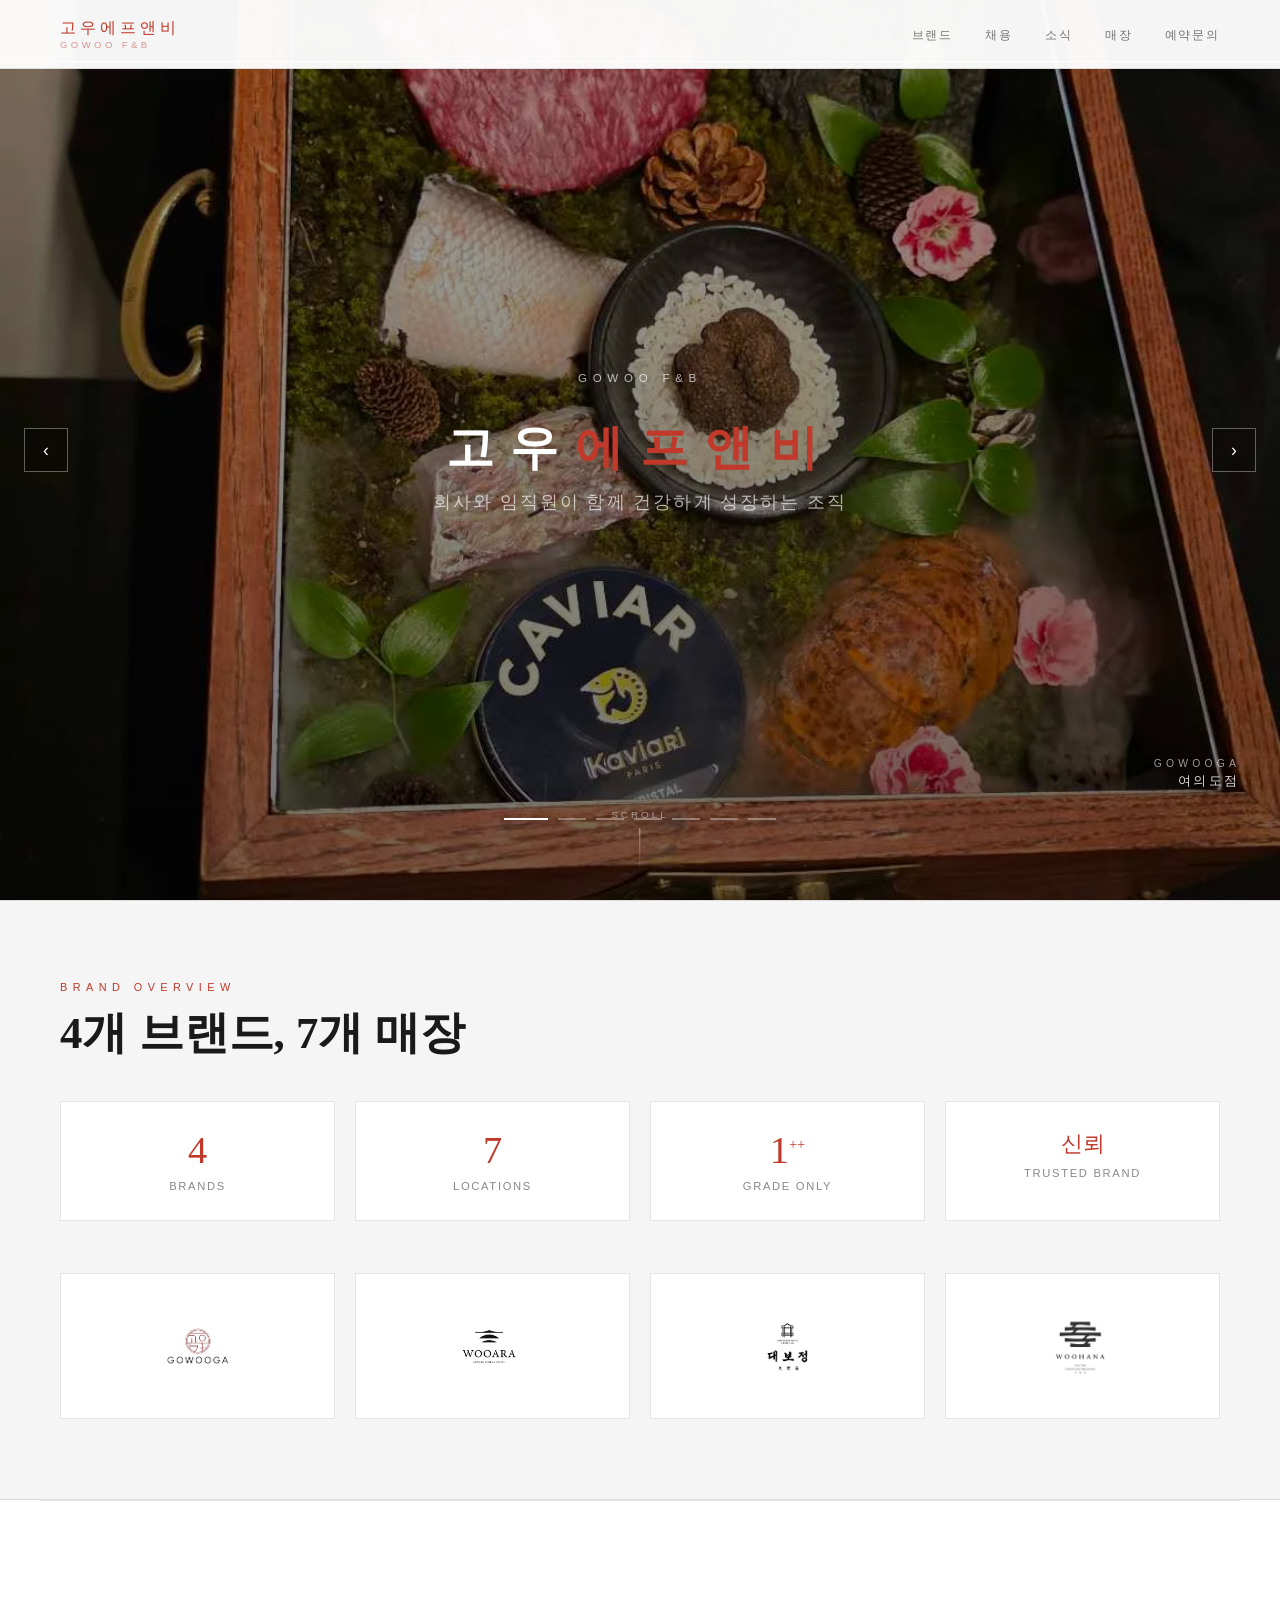
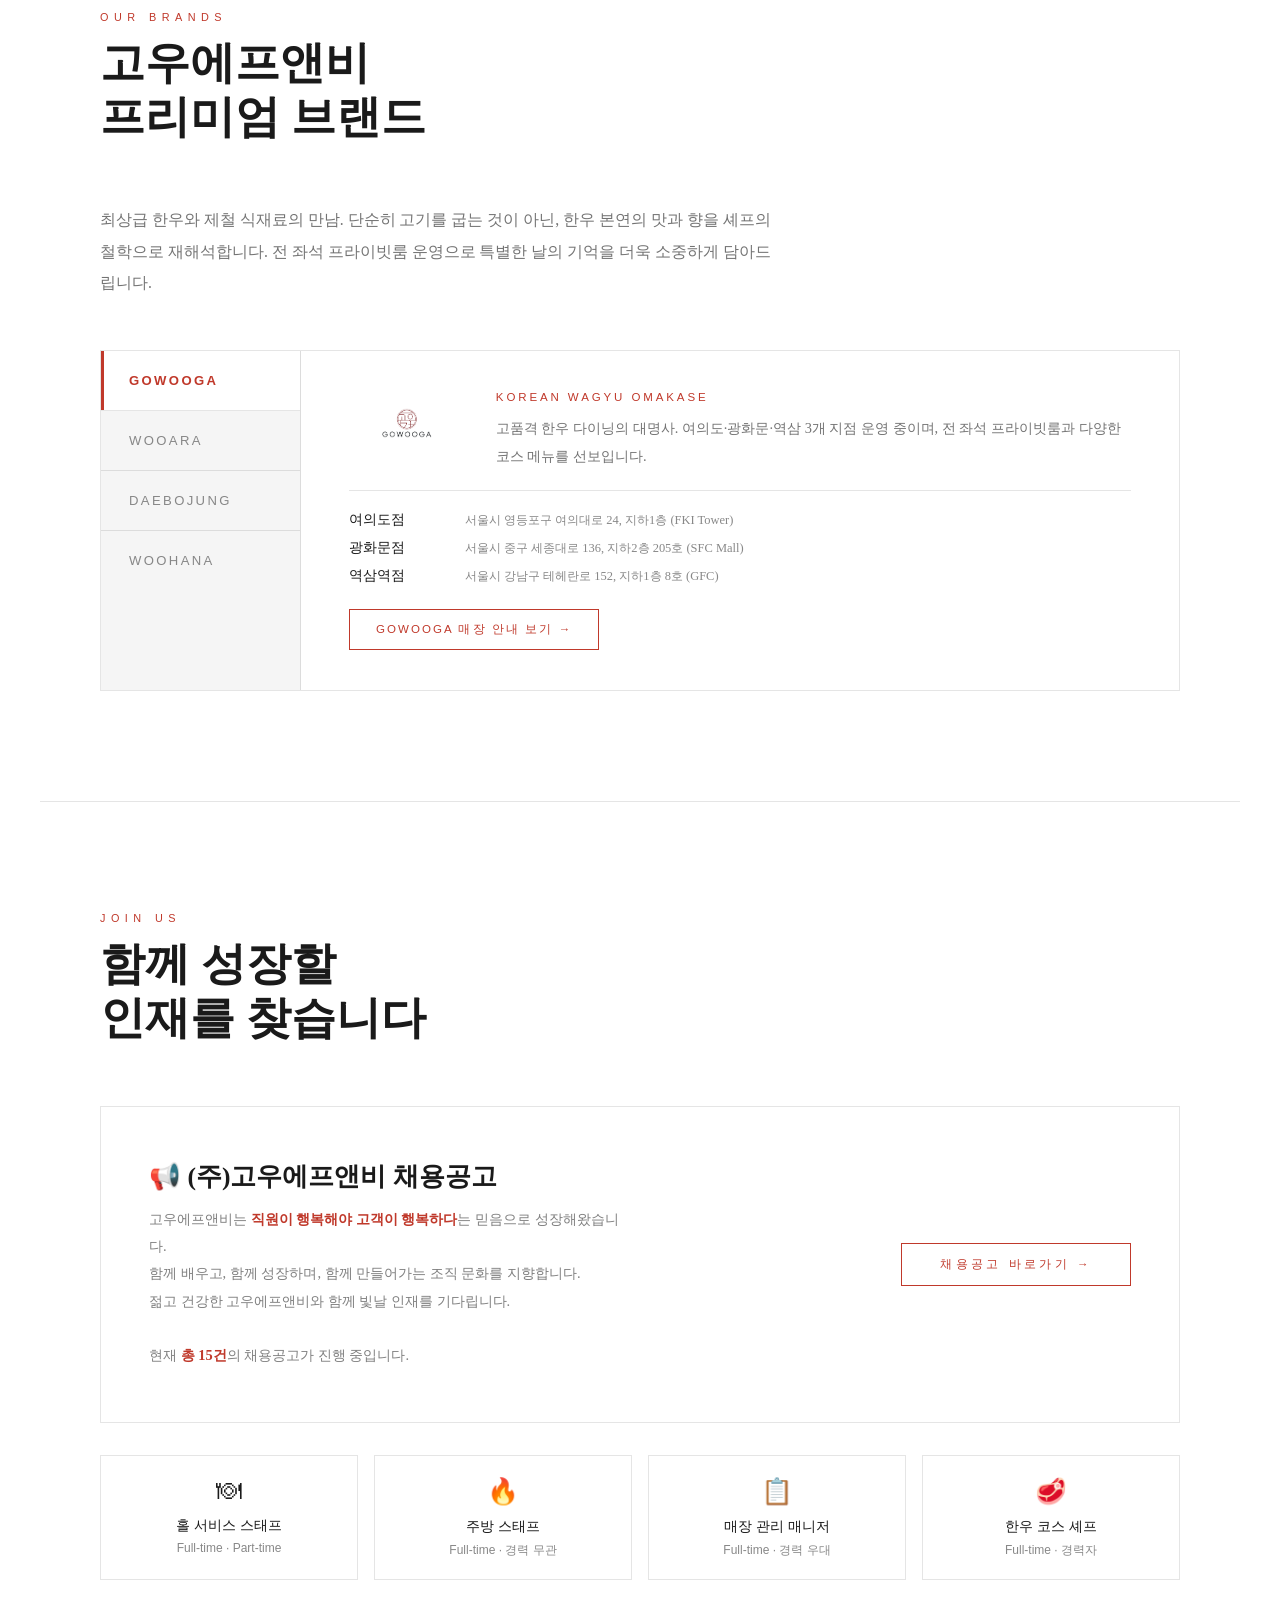
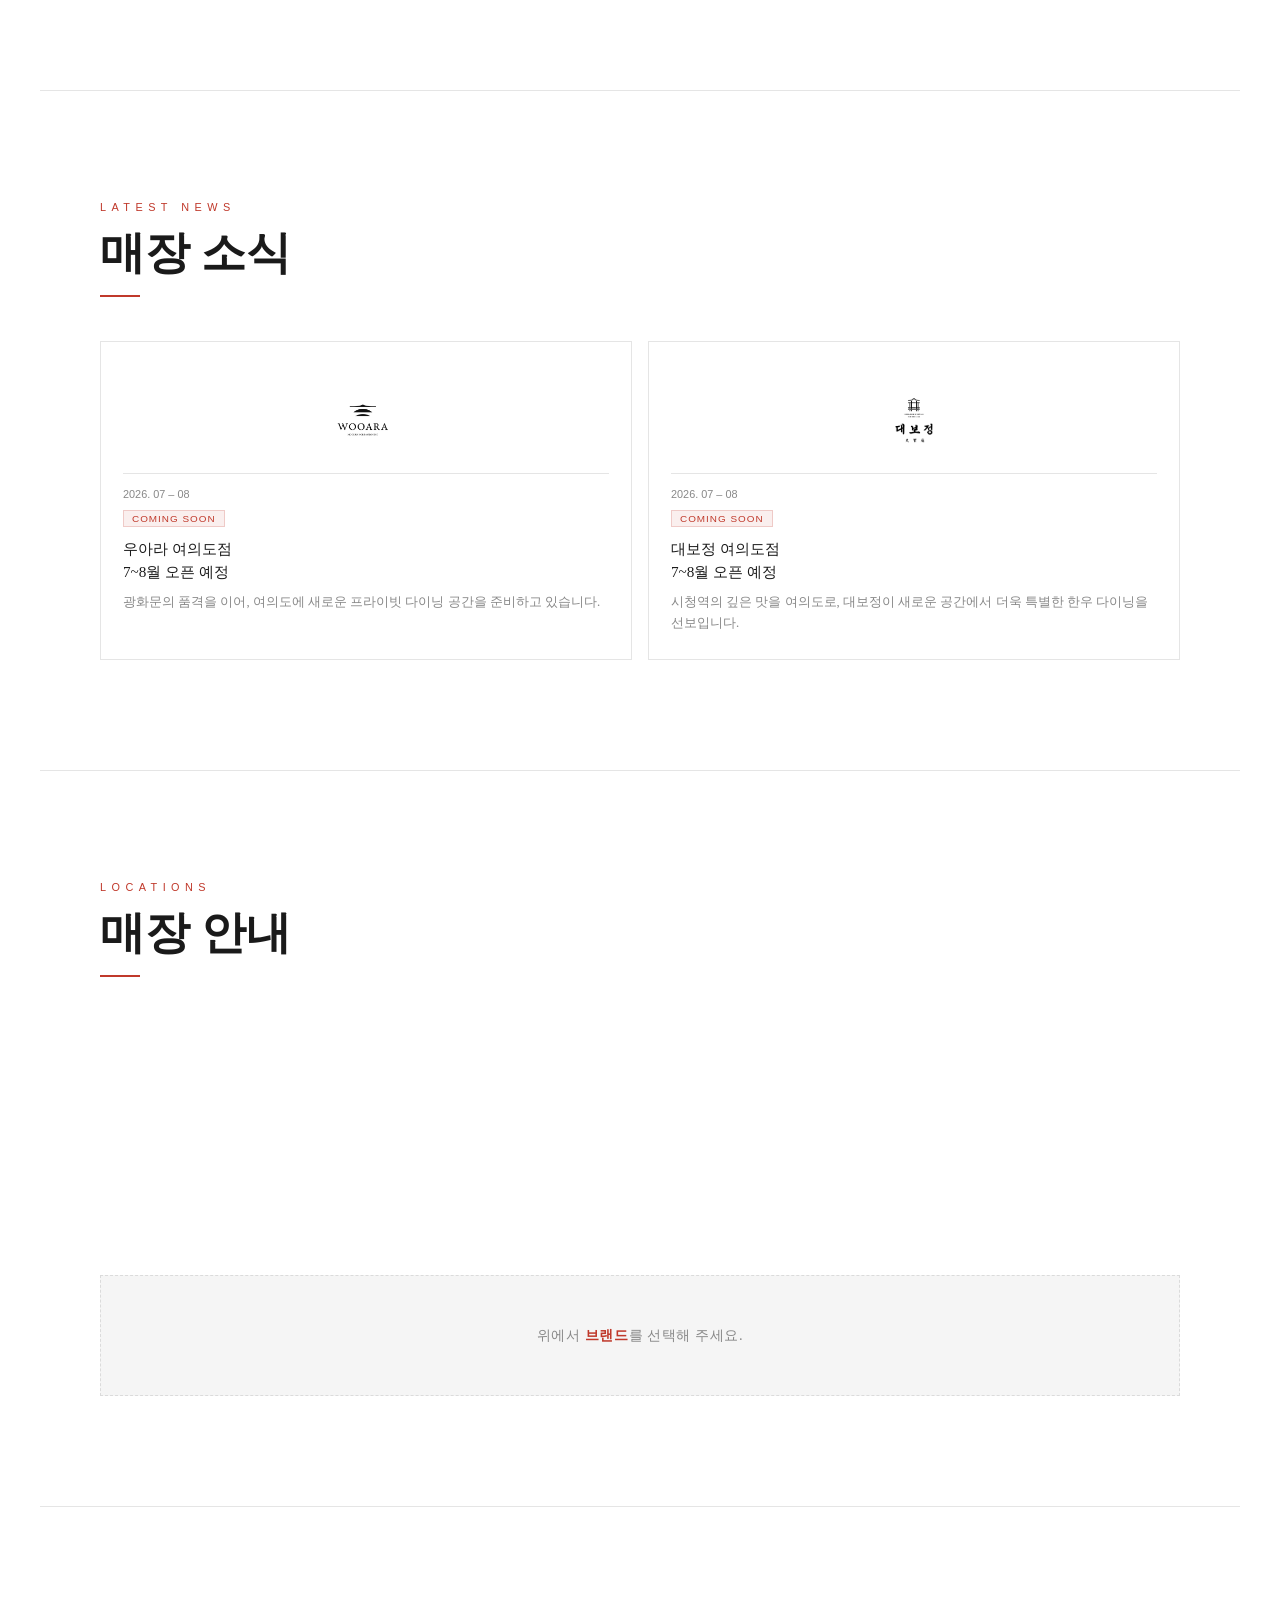
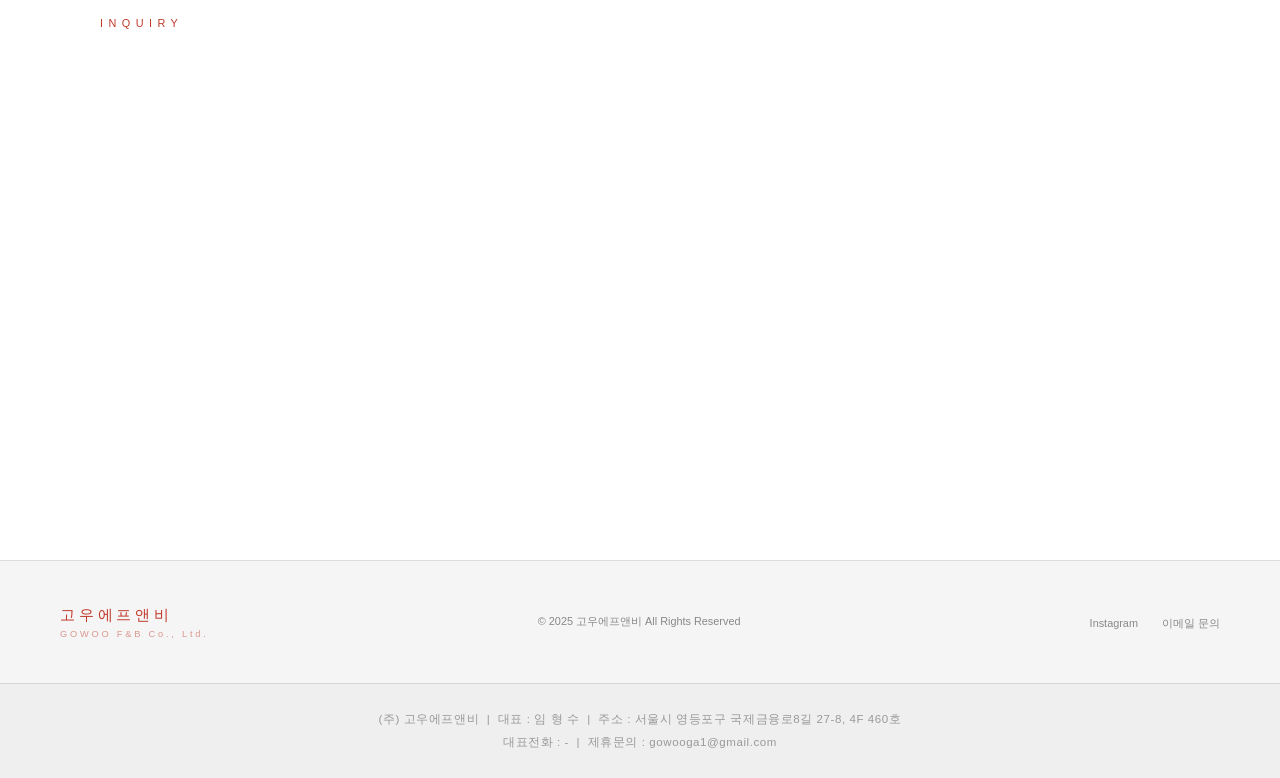
==== index.html @ 7e883616 "홈페이지 파일 업로드 (index.html + 이미지 11개)" ====
<!DOCTYPE html>
<html lang="ko">
<head>
<meta charset="UTF-8">
<meta name="viewport" content="width=device-width, initial-scale=1.0">
<title>고우에프앤비 | Premium Hanwoo Omakase</title>
<meta name="description" content="고우에프앤비 — 고우가·우아라·대보정·우하나, 서울 7개 지점의 프리미엄 한우 오마카세 다이닝. 전 좌석 프라이빗룸과 콜키지 프리로 특별한 날을 완성합니다. 여의도·광화문·역삼·시청·종각.">
<meta name="author" content="고우에프앤비 (GOWOO F&amp;B)">
<meta name="theme-color" content="#c0392b">
<!-- Favicon (인라인 SVG · 빨간 모노그램) -->
<link rel="icon" href="data:image/svg+xml,%3Csvg xmlns='http://www.w3.org/2000/svg' viewBox='0 0 32 32'%3E%3Crect width='32' height='32' rx='6' fill='%23c0392b'/%3E%3Ctext x='16' y='23' font-size='20' font-family='Arial,sans-serif' fill='%23fff' text-anchor='middle' font-weight='700'%3EG%3C/text%3E%3C/svg%3E">
<!-- Open Graph (카카오톡·페이스북 링크 공유 미리보기) -->
<meta property="og:type" content="website">
<meta property="og:site_name" content="고우에프앤비">
<meta property="og:title" content="고우에프앤비 | Premium Hanwoo Omakase">
<meta property="og:description" content="4개 브랜드, 서울 7개 지점의 프리미엄 한우 오마카세 다이닝 · 전 좌석 프라이빗룸 · 콜키지 프리">
<!-- ⚠️ og:image는 절대 URL 필요 → 배포 후 https://(내도메인)/images/hero-gowooga-gwanghwamun.jpg 로 교체 권장 -->
<meta property="og:image" content="https://ugc-images.catchtable.co.kr/catchtable/shopinfo/svMzqrQnjLy9uYWKVgiK5zg/ecdc5a7caafd4e069e4348d2d5efd9d8">
<meta property="og:image:width" content="1739">
<meta property="og:image:height" content="1016">
<meta property="og:locale" content="ko_KR">
<!-- Twitter Card -->
<meta name="twitter:card" content="summary_large_image">
<meta name="twitter:title" content="고우에프앤비 | Premium Hanwoo Omakase">
<meta name="twitter:description" content="4개 브랜드, 서울 7개 지점의 프리미엄 한우 오마카세 다이닝">
<meta name="twitter:image" content="https://ugc-images.catchtable.co.kr/catchtable/shopinfo/svMzqrQnjLy9uYWKVgiK5zg/ecdc5a7caafd4e069e4348d2d5efd9d8">
<style>
  :root{--bg:#fff;--dark:#f5f5f5;--red:#c0392b;--red-dim:rgba(192,57,43,.08);--black:#1a1a1a;--gray:#888;--border:rgba(0,0,0,.1);--border-red:rgba(192,57,43,.2)}
  *,*::before,*::after{box-sizing:border-box;margin:0;padding:0}
  html{scroll-behavior:smooth}
  body{background:var(--bg);color:var(--black);font-family:'Georgia','Batang',serif;overflow-x:hidden}

  /* NAV */
  nav{position:fixed;top:0;left:0;right:0;z-index:100;display:flex;justify-content:space-between;align-items:center;padding:18px 60px;background:rgba(255,255,255,.96);border-bottom:1px solid var(--border);transition:box-shadow .3s}
  nav.scrolled{box-shadow:0 2px 20px rgba(0,0,0,.08)}
  .nav-logo-ko{font-size:1rem;letter-spacing:.25em;color:var(--red)}
  .nav-logo-en{font-size:.6rem;letter-spacing:.35em;color:rgba(192,57,43,.5);font-family:Arial,sans-serif;text-transform:uppercase}
  .nav-links{display:flex;gap:32px;list-style:none}
  .nav-links a{color:var(--black);text-decoration:none;font-size:.78rem;letter-spacing:.15em;opacity:.6;transition:opacity .2s,color .2s;font-family:Arial,sans-serif}
  .nav-links a:hover{opacity:1;color:var(--red)}

  /* HERO SLIDESHOW */
  #hero{height:100vh;display:flex;align-items:center;justify-content:center;position:relative;overflow:hidden;background:#000}
  .slide-wrap{position:absolute;inset:0;z-index:0}
  .slide{position:absolute;inset:0;opacity:0;transition:opacity 1.2s ease;background-size:cover;background-position:center}
  .slide.active{opacity:1}
  .slide::after{content:'';position:absolute;inset:0;background:linear-gradient(to bottom,rgba(0,0,0,.35) 0%,rgba(0,0,0,.55) 100%)}
  /* slide nav */
  .slide-dots{position:absolute;bottom:80px;left:50%;transform:translateX(-50%);display:flex;gap:10px;z-index:3}
  .slide-dot{width:28px;height:2px;background:rgba(255,255,255,.35);cursor:pointer;transition:all .3s;border:none;padding:0}
  .slide-dot.active{background:#fff;width:44px}
  .slide-arrows{position:absolute;top:50%;transform:translateY(-50%);width:100%;display:flex;justify-content:space-between;padding:0 24px;z-index:3;pointer-events:none}
  .slide-arrow{width:44px;height:44px;border:1px solid rgba(255,255,255,.35);background:rgba(0,0,0,.2);color:#fff;font-size:1.1rem;cursor:pointer;display:flex;align-items:center;justify-content:center;pointer-events:all;transition:all .2s;backdrop-filter:blur(4px)}
  .slide-arrow:hover{background:rgba(255,255,255,.15);border-color:rgba(255,255,255,.7)}
  /* slide label */
  .slide-label{position:absolute;bottom:110px;right:40px;z-index:3;text-align:right}
  .slide-label-brand{font-size:.65rem;letter-spacing:.4em;color:rgba(255,255,255,.6);font-family:Arial,sans-serif;text-transform:uppercase}
  .slide-label-store{font-size:.82rem;letter-spacing:.2em;color:rgba(255,255,255,.85);font-family:Arial,sans-serif;margin-top:3px}
  .hero-content{position:relative;text-align:center;padding:20px;z-index:2}
  .hero-pre{font-size:.72rem;letter-spacing:.5em;color:rgba(255,255,255,.7);text-transform:uppercase;margin-bottom:32px;font-family:Arial,sans-serif}
  .hero-main-logo{font-size:clamp(1.8rem,4vw,3rem);letter-spacing:.35em;color:#fff;font-family:Arial,sans-serif;font-weight:700;margin-bottom:10px}
  .hero-main-logo span{color:var(--red)}
  .hero-tagline{font-size:clamp(.9rem,1.6vw,1.1rem);color:rgba(255,255,255,.65);letter-spacing:.12em;margin-bottom:14px;font-family:'Georgia',serif}
  .hero-divider{width:60px;height:1px;background:rgba(255,255,255,.4);margin:0 auto 28px}
  .hero-graph{display:flex;align-items:flex-end;justify-content:center;gap:10px;margin:28px auto 32px;height:60px;max-width:320px}
  .hg-bar{background:rgba(255,255,255,.25);border-radius:2px 2px 0 0}
  .hg-bar:nth-child(1){width:28px;height:20%}.hg-bar:nth-child(2){width:28px;height:38%}.hg-bar:nth-child(3){width:28px;height:55%}.hg-bar:nth-child(4){width:28px;height:72%}.hg-bar:nth-child(5){width:28px;height:88%}.hg-bar:nth-child(6){width:28px;height:100%;background:rgba(255,255,255,.45)}
  .hg-arrow{display:flex;flex-direction:column;justify-content:flex-start;padding-bottom:2px;color:rgba(255,255,255,.6);font-size:1.2rem}
  .hero-values{display:flex;justify-content:center;gap:40px;margin-bottom:36px;flex-wrap:wrap}
  .hv-item{text-align:center}
  .hv-num{font-size:1.6rem;color:#fff;font-family:Arial,sans-serif;font-weight:700;display:block}
  .hv-label{font-size:.65rem;color:rgba(255,255,255,.5);letter-spacing:.2em;font-family:Arial,sans-serif;margin-top:2px}
  .hero-sub{font-size:clamp(.82rem,1.4vw,1rem);color:rgba(255,255,255,.8);letter-spacing:.3em;margin-bottom:0;font-family:Arial,sans-serif;font-weight:600;display:flex;align-items:center;justify-content:center;gap:20px;flex-wrap:wrap}
  .hero-brand-item{display:inline-flex;align-items:center;justify-content:center;position:relative;padding:8px 14px}
  .hero-brand-item .hbi-logo{position:absolute;inset:-10px;width:calc(100% + 20px);height:calc(100% + 20px);object-fit:contain;opacity:.4;filter:brightness(10);pointer-events:none;z-index:0}
  .hero-brand-item span{position:relative;z-index:1;letter-spacing:.3em;color:#fff}
  .hero-sep{opacity:.3;font-size:.8rem;color:#fff}
  .scroll-indicator{position:absolute;bottom:28px;left:50%;transform:translateX(-50%);display:flex;flex-direction:column;align-items:center;gap:8px;z-index:4}
  .scroll-indicator span{font-size:.62rem;letter-spacing:.3em;color:rgba(255,255,255,.5);font-family:Arial,sans-serif}
  .scroll-line{width:1px;height:44px;background:linear-gradient(to bottom,rgba(255,255,255,.5),transparent);animation:scrollA 2s infinite}
  @keyframes scrollA{0%,100%{opacity:.3}50%{opacity:.8}}

  /* SECTIONS */
  section{padding:110px 60px;max-width:1200px;margin:0 auto}
  .section-label{font-size:.68rem;letter-spacing:.5em;color:var(--red);text-transform:uppercase;margin-bottom:14px;font-family:Arial,sans-serif}
  .section-title{font-size:clamp(1.8rem,3.5vw,2.8rem);color:var(--black);margin-bottom:14px;line-height:1.2}
  .section-line{width:40px;height:2px;background:var(--red);margin-bottom:44px;opacity:.5}

  /* VIZ */
  .viz-section{background:var(--dark);border-top:1px solid var(--border);border-bottom:1px solid var(--border);padding:80px 60px}
  .viz-inner{max-width:1200px;margin:0 auto}
  .stat-row{display:grid;grid-template-columns:repeat(4,1fr);gap:20px;margin-bottom:52px}
  .stat-box{border:1px solid var(--border);padding:26px 20px;background:#fff;text-align:center}
  .stat-num{font-size:2.4rem;color:var(--red);display:block;margin-bottom:4px}
  .stat-label{font-size:.7rem;color:var(--gray);letter-spacing:.15em;font-family:Arial,sans-serif}
  .location-map{display:grid;grid-template-columns:repeat(5,1fr);gap:14px}
  .loc-pin{border:1px solid var(--border);padding:18px 12px;background:#fff;text-align:center;transition:border-color .3s,background .3s;cursor:pointer}
  .loc-pin:hover,.loc-pin.active{border-color:var(--red);background:var(--red-dim)}
  .loc-brand{font-size:.85rem;color:var(--red);margin-bottom:4px}
  .loc-station{font-size:.7rem;color:var(--gray);font-family:Arial,sans-serif}
  .loc-dot{width:6px;height:6px;border-radius:50%;background:var(--red);margin:8px auto 0;opacity:.6}

  /* BRAND TABS */
  #story{border-top:1px solid var(--border)}
  .story-intro{max-width:680px;color:rgba(0,0,0,.55);line-height:2;font-size:.98rem;margin-bottom:52px}
  .brand-layout{display:grid;grid-template-columns:200px 1fr;gap:0;border:1px solid var(--border);min-height:320px}
  .brand-tabs{border-right:1px solid var(--border);background:var(--dark)}
  .brand-tab{padding:22px 28px;cursor:pointer;border-bottom:1px solid var(--border);font-size:.82rem;letter-spacing:.18em;font-family:Arial,sans-serif;color:rgba(0,0,0,.45);transition:all .2s;position:relative}
  .brand-tab:last-child{border-bottom:none}
  .brand-tab::before{content:'';position:absolute;left:0;top:0;bottom:0;width:3px;background:var(--red);transform:scaleY(0);transition:transform .2s}
  .brand-tab.active{color:var(--red);background:#fff;font-weight:600}
  .brand-tab.active::before{transform:scaleY(1)}
  .brand-tab:hover:not(.active){color:var(--black);background:rgba(0,0,0,.03)}
  .brand-panels{position:relative;background:#fff}
  .brand-panel{display:none;padding:40px 48px;height:100%}
  .brand-panel.active{display:flex;flex-direction:column;gap:20px}
  .bp-top{display:flex;align-items:flex-start;gap:32px}
  .bp-logo{height:64px;width:auto;object-fit:contain;max-width:180px;flex-shrink:0}
  .bp-info .bp-sub{font-size:.72rem;color:var(--red);letter-spacing:.25em;font-family:Arial,sans-serif;margin-bottom:12px;text-transform:uppercase}
  .bp-info p{font-size:.9rem;color:rgba(0,0,0,.55);line-height:1.9}
  .bp-divider{width:100%;height:1px;background:var(--border)}
  .bp-stores{display:flex;flex-direction:column;gap:10px}
  .bp-store-row{display:flex;align-items:center;justify-content:space-between;gap:16px;flex-wrap:wrap}
  .bp-store-name{font-size:.85rem;color:var(--black);font-family:Arial,sans-serif;font-weight:500;min-width:100px}
  .bp-store-addr{font-size:.78rem;color:var(--gray);flex:1}
  .bp-btns{display:flex;gap:6px;flex-shrink:0}
  .reserve-btn{display:inline-block;padding:5px 14px;border:1px solid var(--border);font-size:.65rem;color:var(--red);font-family:Arial,sans-serif;letter-spacing:.05em;text-decoration:none;transition:all .2s}
  .reserve-btn:hover{border-color:var(--red);background:var(--red-dim)}

  /* RECRUIT */
  #recruit{border-top:1px solid var(--border)}
  .recruit-hero{border:1px solid var(--border);background:#fff;padding:52px 48px;display:flex;justify-content:space-between;align-items:center;gap:32px;margin-bottom:32px}
  .recruit-hero-text h3{font-size:1.6rem;color:var(--black);margin-bottom:12px}
  .recruit-hero-text p{color:rgba(0,0,0,.5);line-height:1.9;font-size:.9rem;max-width:480px}
  .recruit-positions{display:grid;grid-template-columns:repeat(4,1fr);gap:16px}
  .rp-card{border:1px solid var(--border);padding:20px 18px;background:#fff;text-align:center;transition:border-color .3s}
  .rp-card:hover{border-color:var(--red)}
  .rp-icon{font-size:1.6rem;margin-bottom:10px}
  .rp-title{font-size:.9rem;color:var(--black);margin-bottom:6px}
  .rp-sub{font-size:.75rem;color:var(--gray);font-family:Arial,sans-serif}
  .btn-red{display:inline-block;padding:13px 38px;border:1px solid var(--red);color:var(--red);text-decoration:none;font-size:.72rem;letter-spacing:.3em;text-transform:uppercase;font-family:Arial,sans-serif;transition:all .3s;cursor:pointer;background:transparent;white-space:nowrap;flex-shrink:0}
  .btn-red:hover{background:var(--red);color:#fff}

  /* NEWS */
  #news{border-top:1px solid var(--border)}
  .news-grid{display:grid;grid-template-columns:repeat(3,1fr);gap:16px}
  .news-card{border:1px solid var(--border);padding:24px 22px;background:#fff;transition:border-color .3s}
  .news-card:hover{border-color:var(--red)}
  .news-logo-area{padding:16px 0;border-bottom:1px solid var(--border);margin-bottom:14px;min-height:90px;display:flex;align-items:center;justify-content:center}
  .news-logo-area img{max-height:75px;width:80%;object-fit:contain}
  .news-date{font-size:.68rem;color:var(--gray);font-family:Arial,sans-serif;margin-bottom:8px}
  .news-badge{display:inline-block;padding:2px 8px;background:var(--red-dim);border:1px solid var(--border-red);font-size:.62rem;color:var(--red);font-family:Arial,sans-serif;letter-spacing:.1em;margin-bottom:10px}
  .news-title{font-size:.95rem;color:var(--black);line-height:1.55;margin-bottom:8px}
  .news-excerpt{font-size:.8rem;color:var(--gray);line-height:1.7}

  /* LOC PIN 로고 */
  .loc-pin{position:relative;overflow:hidden}
  .loc-pin-logo{position:absolute;inset:0;width:100%;height:100%;object-fit:contain;opacity:.18;pointer-events:none;padding:4px}
  .loc-pin.active .loc-pin-logo{opacity:.32}
  .loc-pin:hover .loc-pin-logo{opacity:.28}
  /* 매장 카드 헤더 → 브랜드+지점 */
  .store-header{height:100px;display:flex;flex-direction:column;align-items:center;justify-content:center;background:var(--dark);border-bottom:1px solid var(--border);position:relative;overflow:hidden;padding:12px}
  .store-header-logo-bg{position:absolute;inset:0;width:100%;height:100%;object-fit:contain;opacity:.12;pointer-events:none;padding:8px}
  .store-header-brand{font-size:1rem;letter-spacing:.2em;color:var(--black);font-family:Arial,sans-serif;font-weight:700;position:relative;z-index:1}
  .store-header-branch{font-size:.72rem;letter-spacing:.35em;color:var(--red);font-family:Arial,sans-serif;margin-top:4px;position:relative;z-index:1}
  /* 매장 로고 크게 */
  .store-logo-area{margin-bottom:10px;min-height:64px;display:flex;align-items:center;justify-content:center;padding:8px 0}
  .store-logo-area img{max-height:56px;width:85%;object-fit:contain}
  /* STORES */
  #stores{border-top:1px solid var(--border)}
  .stores-grid{display:grid;grid-template-columns:repeat(3,1fr);gap:18px}
  .store-card{border:1px solid var(--border);background:#fff;transition:all .3s;position:relative;overflow:hidden}
  .store-card::before{content:'';position:absolute;left:0;top:0;bottom:0;width:2px;background:var(--red);transform:scaleY(0);transition:transform .3s;transform-origin:top}
  .store-card:hover{transform:translateY(-2px);box-shadow:0 8px 24px rgba(0,0,0,.06)}
  .store-card:hover::before{transform:scaleY(1)}
  .store-header{height:120px;display:flex;flex-direction:column;align-items:center;justify-content:center;background:var(--dark);border-bottom:1px solid var(--border);position:relative;overflow:hidden;padding:12px}
  .store-header-logo-bg{position:absolute;inset:0;width:100%;height:100%;object-fit:contain;opacity:.35;pointer-events:none;padding:10px}
  .store-header-brand{font-size:1rem;letter-spacing:.2em;color:var(--black);font-family:Arial,sans-serif;font-weight:700;position:relative;z-index:1}
  .store-header-branch{font-size:.72rem;letter-spacing:.35em;color:var(--red);font-family:Arial,sans-serif;margin-top:4px;position:relative;z-index:1}
  .store-body{padding:18px 16px}
  .store-logo-area{margin-bottom:6px;min-height:44px;display:flex;align-items:center;justify-content:center;padding:6px 0}
  .store-logo-area img{max-height:38px;width:auto;object-fit:contain}
  .store-branch{font-size:.6rem;color:rgba(192,57,43,.6);letter-spacing:.2em;font-family:Arial,sans-serif;text-transform:uppercase;margin-bottom:10px;text-align:center}
  .store-info-row{display:flex;gap:10px;align-items:flex-start;margin-bottom:7px}
  .store-info-icon{font-size:.8rem;flex-shrink:0;margin-top:1px}
  .store-info-text{font-size:.78rem;color:rgba(0,0,0,.55);line-height:1.6}
  .store-hours{font-size:.74rem;color:var(--red);font-family:Arial,sans-serif;padding-top:10px;margin-top:10px;border-top:1px solid var(--border);opacity:.8}
  /* 매장 상세 정보 */
  .store-details{margin-top:10px;padding-top:10px;border-top:1px solid var(--border);display:grid;grid-template-columns:1fr 1fr;gap:7px}
  .sd-item{display:flex;align-items:flex-start;gap:6px;font-size:.76rem;color:rgba(0,0,0,.52)}
  .sd-icon{font-size:.8rem;flex-shrink:0}
  .sd-text strong{color:var(--black);font-weight:600;display:block;font-size:.72rem;margin-bottom:1px}

  /* 브랜드 소개 → 매장 안내 CTA */
  .brand-cta{display:inline-flex;align-items:center;gap:8px;margin-top:4px;padding:12px 26px;border:1px solid var(--red);color:var(--red);background:transparent;font-size:.72rem;letter-spacing:.18em;font-family:Arial,sans-serif;text-decoration:none;cursor:pointer;transition:all .25s;align-self:flex-start}
  .brand-cta:hover{background:var(--red);color:#fff}
  /* 매장 안내 - 브랜드 선택 카드 */
  .brand-select{display:grid;grid-template-columns:repeat(4,1fr);gap:16px}
  .brand-select-card{border:1px solid var(--border);background:#fff;padding:30px 18px 24px;text-align:center;cursor:pointer;transition:transform .25s,border-color .25s,box-shadow .25s,background .25s;position:relative;overflow:hidden}
  .brand-select-card::before{content:'';position:absolute;left:0;right:0;bottom:0;height:2px;background:var(--red);transform:scaleX(0);transition:transform .25s}
  .brand-select-card:hover{border-color:var(--border-red);background:var(--red-dim);transform:translateY(-3px)}
  .brand-select-card.active{border-color:var(--red);background:#fff;box-shadow:0 10px 28px rgba(192,57,43,.12)}
  .brand-select-card.active::before{transform:scaleX(1)}
  .bsc-logo{height:46px;display:flex;align-items:center;justify-content:center;margin-bottom:14px}
  .bsc-logo img{max-height:44px;max-width:130px;object-fit:contain}
  .bsc-name{font-size:.82rem;letter-spacing:.18em;font-family:Arial,sans-serif;color:var(--black);font-weight:700;margin-bottom:6px}
  .bsc-count{font-size:.7rem;color:var(--red);font-family:Arial,sans-serif;letter-spacing:.1em}
  .brand-select-card.active .bsc-count{font-weight:700}
  .bsc-arrow{font-size:.62rem;color:var(--gray);font-family:Arial,sans-serif;letter-spacing:.12em;margin-top:9px;opacity:0;transform:translateY(-3px);transition:all .25s}
  .brand-select-card:hover .bsc-arrow,.brand-select-card.active .bsc-arrow{opacity:1;transform:translateY(0)}
  .brand-select-card.active .bsc-arrow{color:var(--red)}
  /* 선택 전 안내 */
  .stores-prompt{border:1px dashed var(--border);background:var(--dark);padding:50px 20px;text-align:center;color:var(--gray);font-size:.9rem;letter-spacing:.04em;margin-top:18px}
  .stores-prompt strong{color:var(--red);font-weight:600}
  /* 매장 카드 기본 숨김 → 브랜드 선택 시 노출 */
  .stores-grid .store-card{display:none}
  .stores-grid.shown{margin-top:18px}

  /* CONTACT */
  #contact{border-top:1px solid var(--border)}

  /* FOOTER */
  footer{border-top:1px solid var(--border);padding:44px 60px;display:flex;justify-content:space-between;align-items:center;background:var(--dark)}
  .footer-logo-ko{font-size:.95rem;letter-spacing:.25em;color:var(--red)}
  .footer-logo-en{font-size:.58rem;color:rgba(192,57,43,.5);letter-spacing:.3em;font-family:Arial,sans-serif;margin-top:3px}
  .footer-copy{font-size:.68rem;color:var(--gray);font-family:Arial,sans-serif}
  .footer-links a{font-size:.68rem;color:var(--gray);text-decoration:none;font-family:Arial,sans-serif;margin-left:20px;transition:color .2s}
  .footer-links a:hover{color:var(--red)}

  .fade-in{opacity:0;transform:translateY(24px);transition:opacity .65s ease,transform .65s ease}
  .fade-in.visible{opacity:1;transform:translateY(0)}

  /* Mobile hamburger */
  .hamburger{display:none;flex-direction:column;gap:5px;cursor:pointer;background:none;border:none;padding:6px;z-index:101;flex-shrink:0}
  .hamburger span{width:22px;height:2px;background:var(--black);display:block;transition:transform .3s,opacity .3s}
  .hamburger.open span:nth-child(1){transform:translateY(7px) rotate(45deg)}
  .hamburger.open span:nth-child(2){opacity:0;transform:scaleX(0)}
  .hamburger.open span:nth-child(3){transform:translateY(-7px) rotate(-45deg)}
  .mob-nav{position:fixed;top:61px;left:0;right:0;background:#fff;border-bottom:1px solid var(--border);z-index:99;max-height:0;overflow:hidden;transition:max-height .35s ease}
  .mob-nav.open{max-height:320px}
  .mob-nav ul{list-style:none;padding:8px 20px 18px}
  .mob-nav li{border-bottom:1px solid var(--border)}
  .mob-nav li:last-child{border-bottom:none}
  .mob-nav a{display:block;padding:14px 4px;color:var(--black);text-decoration:none;font-size:.88rem;letter-spacing:.2em;font-family:Arial,sans-serif;opacity:.65;transition:color .2s}
  .mob-nav a:active,.mob-nav a:hover{color:var(--red);opacity:1}
  /* Store open/closed status */
  .store-status{display:inline-flex;align-items:center;gap:5px;font-size:.67rem;font-family:Arial,sans-serif;padding:3px 9px;letter-spacing:.05em;margin-top:7px}
  .store-status.open{background:rgba(39,174,96,.1);color:#27ae60;border:1px solid rgba(39,174,96,.25)}
  .store-status.closed{background:var(--red-dim);color:var(--red);border:1px solid var(--border-red)}
  .store-status.break{background:rgba(243,156,18,.08);color:#c0711a;border:1px solid rgba(243,156,18,.3)}
  .status-dot{width:5px;height:5px;border-radius:50%;background:currentColor;flex-shrink:0}
  .store-status.open .status-dot{animation:pulse 1s infinite alternate}
  @keyframes pulse{from{opacity:.3}to{opacity:1}}
  /* Map link */
  .map-btn{display:inline-flex;align-items:center;gap:2px;font-size:.68rem;color:var(--red);font-family:Arial,sans-serif;text-decoration:none;opacity:.7;transition:opacity .2s;letter-spacing:.02em;white-space:nowrap;flex-shrink:0;margin-left:4px}
  .map-btn:hover{opacity:1}
  /* Phone link */
  a.tel-link{color:inherit;text-decoration:none}
  a.tel-link:hover{color:var(--red)}
  /* Floating CTA (mobile) */
  .float-cta{display:none;position:fixed;bottom:20px;right:16px;z-index:200;flex-direction:column;gap:8px;align-items:flex-end}
  .float-cta a{display:flex;align-items:center;gap:6px;background:var(--red);color:#fff;padding:11px 18px;font-size:.72rem;letter-spacing:.15em;font-family:Arial,sans-serif;text-decoration:none;box-shadow:0 4px 16px rgba(192,57,43,.4);transition:transform .2s,box-shadow .2s}
  .float-cta a:hover{transform:translateY(-2px);box-shadow:0 6px 20px rgba(192,57,43,.5)}
  .float-cta a.float-naver{background:#03c75a}

  @media(max-width:768px){
    nav{padding:14px 20px}.nav-links{display:none}.hamburger{display:flex}
    section{padding:72px 20px}.viz-section{padding:60px 20px}
    .stores-grid,.recruit-positions,.news-grid{grid-template-columns:1fr}
    .stat-row{grid-template-columns:1fr 1fr}
    .brand-select{grid-template-columns:repeat(2,1fr)}
    .location-map{grid-template-columns:repeat(3,1fr)}
    .brand-layout{grid-template-columns:1fr}
    .brand-tabs{display:flex;overflow-x:auto;border-right:none;border-bottom:1px solid var(--border)}
    .brand-tab{border-bottom:none;border-right:1px solid var(--border);white-space:nowrap;padding:16px 20px}
    .brand-panel{padding:24px 20px}
    .bp-top{flex-direction:column;gap:16px}
    .bp-store-row{flex-direction:column;align-items:flex-start;gap:8px}
    .recruit-hero{flex-direction:column}
    .store-details{grid-template-columns:1fr}
    footer{flex-direction:column;gap:16px;text-align:center;padding:32px 20px}
    .float-cta{display:flex}
  }
</style>
<!-- 구조화 데이터 (Schema.org · 검색엔진 리치결과) -->
<script type="application/ld+json">
{
  "@context": "https://schema.org",
  "@graph": [
    {
      "@type": "Organization",
      "name": "고우에프앤비",
      "alternateName": "GOWOO F&B",
      "email": "gowooga1@gmail.com",
      "sameAs": ["https://instagram.com/gowooga_official/"]
    },
    { "@type": "Restaurant", "name": "고우가 여의도점", "servesCuisine": "한우 오마카세", "priceRange": "₩₩₩₩", "telephone": "+82-2-780-9554",
      "address": {"@type":"PostalAddress","streetAddress":"여의대로 24 지하1층","addressLocality":"영등포구","addressRegion":"서울","postalCode":"07320","addressCountry":"KR"},
      "openingHours": ["Mo-Fr 11:00-22:00","Sa-Su 11:30-22:00"], "acceptsReservations": "True" },
    { "@type": "Restaurant", "name": "고우가 광화문점", "servesCuisine": "한우 오마카세", "priceRange": "₩₩₩₩", "telephone": "+82-2-6205-9554",
      "address": {"@type":"PostalAddress","streetAddress":"세종대로 136 지하2층 205호","addressLocality":"중구","addressRegion":"서울","addressCountry":"KR"},
      "openingHours": ["Mo-Fr 11:00-22:00","Sa-Su 11:30-22:00"], "acceptsReservations": "True" },
    { "@type": "Restaurant", "name": "고우가 역삼역점", "servesCuisine": "한우 오마카세", "priceRange": "₩₩₩₩", "telephone": "+82-2-555-9554",
      "address": {"@type":"PostalAddress","streetAddress":"테헤란로 152 지하1층 8호","addressLocality":"강남구","addressRegion":"서울","addressCountry":"KR"},
      "openingHours": ["Mo-Fr 11:00-22:00","Sa-Su 11:30-22:00"], "acceptsReservations": "True" },
    { "@type": "Restaurant", "name": "우아라 광화문점", "servesCuisine": "모던 한식 다이닝", "priceRange": "₩₩₩₩", "telephone": "+82-2-730-9554",
      "address": {"@type":"PostalAddress","streetAddress":"종로1길 50 A동 지하1층","addressLocality":"종로구","addressRegion":"서울","addressCountry":"KR"},
      "openingHours": ["Mo-Fr 11:00-22:00","Sa-Su 11:30-22:00"], "acceptsReservations": "True" },
    { "@type": "Restaurant", "name": "대보정 시청역점", "servesCuisine": "한우 오마카세", "priceRange": "₩₩₩₩", "telephone": "+82-2-310-9554",
      "address": {"@type":"PostalAddress","streetAddress":"세종대로9길 41 지하1층 4호","addressLocality":"중구","addressRegion":"서울","addressCountry":"KR"},
      "openingHours": ["Mo-Fr 11:00-22:00","Sa-Su 11:30-22:00"], "acceptsReservations": "True" },
    { "@type": "Restaurant", "name": "우하나 종각역점", "servesCuisine": "한우 오마카세", "priceRange": "₩₩₩₩", "telephone": "+82-2-2158-7561",
      "address": {"@type":"PostalAddress","streetAddress":"종로 33 2층 203호 Tower1","addressLocality":"종로구","addressRegion":"서울","addressCountry":"KR"},
      "openingHours": ["Mo-Fr 11:00-22:00","Sa-Su 11:30-22:00"], "acceptsReservations": "True" },
    { "@type": "Restaurant", "name": "우하나 여의도점", "servesCuisine": "한우 오마카세", "priceRange": "₩₩₩₩", "telephone": "+82-2-6124-7610",
      "address": {"@type":"PostalAddress","streetAddress":"국제금융로8길 27-8 1층 3호","addressLocality":"영등포구","addressRegion":"서울","addressCountry":"KR"},
      "openingHours": ["Mo-Fr 11:00-22:00","Sa-Su 11:30-22:00"], "acceptsReservations": "True" }
  ]
}
</script>
</head>
<body>

<script>
  const LOGOS={
    gowooga:'images/logo-gowooga.png',
    daebojung:'images/logo-daebojung.png',
    woara:'images/logo-woara.png',
    woohana:'images/logo-woohana.png'
  };
  function setLogo(sel,brand,fb){
    document.querySelectorAll(sel).forEach(el=>{
      el.src=LOGOS[brand];el.alt=(fb||brand)+' 로고';
      el.onerror=()=>{el.style.display='none';if(fb){const s=document.createElement('span');s.textContent=fb;s.style.cssText='font-size:.9rem;letter-spacing:.15em;color:#c0392b;font-family:Arial,sans-serif';el.parentNode.appendChild(s);}};
    });
  }
  window.addEventListener('DOMContentLoaded',()=>{
    setLogo('.logo-gowooga','gowooga','GOWOOGA');
    setLogo('.logo-woara','woara','WOOARA');
    setLogo('.logo-woohana','woohana','WOOHANA');
    setLogo('.logo-daebojung','daebojung','DAEBOJUNG');
  });
</script>

<!-- NAV -->
<nav id="navbar">
  <div class="nav-logo"><div class="nav-logo-ko">고우에프앤비</div><div class="nav-logo-en">GOWOO F&amp;B</div></div>
  <ul class="nav-links">
    <li><a href="#story">브랜드</a></li>
    <li><a href="#recruit">채용</a></li>
    <li><a href="#news">소식</a></li>
    <li><a href="#stores">매장</a></li>
    <li><a href="#contact">예약문의</a></li>
  </ul>
  <button class="hamburger" id="hamburger" onclick="toggleMobNav()" aria-label="메뉴 열기">
    <span></span><span></span><span></span>
  </button>
</nav>
<div class="mob-nav" id="mobNav">
  <ul>
    <li><a href="#story" onclick="closeMobNav()">브랜드</a></li>
    <li><a href="#recruit" onclick="closeMobNav()">채용</a></li>
    <li><a href="#news" onclick="closeMobNav()">소식</a></li>
    <li><a href="#stores" onclick="closeMobNav()">매장</a></li>
    <li><a href="#contact" onclick="closeMobNav()">예약문의</a></li>
  </ul>
</div>

<!-- HERO -->
<div id="hero">
  <div class="slide-wrap">
    <!-- 첫 장: 즉시 로드 / 나머지: data-bg로 지연 로드 (성능) -->
    <!-- GOWOOGA 여의도점 - 쇼잉함 -->
    <div class="slide active" style="background-image:url('images/hero-gowooga-yeouido.webp')"></div>
    <!-- GOWOOGA 광화문점 - 쇼잉함 -->
    <div class="slide" data-bg="images/hero-gowooga-gwanghwamun.jpg"></div>
    <!-- GOWOOGA 역삼역점 - 쇼잉함 -->
    <div class="slide" data-bg="images/hero-gowooga-yeoksam.jpg"></div>
    <!-- WOOARA 광화문점 - 쇼잉함 -->
    <div class="slide" data-bg="images/hero-wooara-gwanghwamun.jpg"></div>
    <!-- DAEBOJUNG 시청역점 - 쇼잉함 -->
    <div class="slide" data-bg="images/hero-daebojung-siheong.webp"></div>
    <!-- WOOHANA 종각역점 - 쇼잉함 -->
    <div class="slide" data-bg="images/hero-woohana-jonggak.jpg"></div>
    <!-- WOOHANA 여의도점 - 쇼잉함 -->
    <div class="slide" data-bg="images/hero-woohana-yeouido.jpg"></div>
  </div>
  <!-- 슬라이드 매장 라벨 -->
  <div class="slide-label">
    <div class="slide-label-brand" id="slideLabel"></div>
    <div class="slide-label-store" id="slideStore"></div>
  </div>
  <!-- 화살표 -->
  <div class="slide-arrows">
    <button class="slide-arrow" onclick="moveSlide(-1)">‹</button>
    <button class="slide-arrow" onclick="moveSlide(1)">›</button>
  </div>
  <!-- 닷 네비 -->
  <div class="slide-dots" id="slideDots"></div>

  <div class="hero-content fade-in">
    <p class="hero-pre">GOWOO F&amp;B</p>
    <div class="hero-main-logo">고우<span>에프앤비</span></div>
    <p class="hero-tagline">회사와 임직원이 함께 건강하게 성장하는 조직</p>
  </div>
  <div class="scroll-indicator"><span>SCROLL</span><div class="scroll-line"></div></div>
</div>

<!-- VIZ -->
<div class="viz-section">
  <div class="viz-inner">
    <div class="fade-in" style="margin-bottom:40px">
      <p class="section-label">Brand Overview</p>
      <h2 class="section-title">4개 브랜드, 7개 매장</h2>
    </div>
    <div class="stat-row fade-in">
      <div class="stat-box"><span class="stat-num">4</span><span class="stat-label">BRANDS</span></div>
      <div class="stat-box"><span class="stat-num">7</span><span class="stat-label">LOCATIONS</span></div>
      <div class="stat-box"><span class="stat-num">1<sup style="font-size:.9rem">++</sup></span><span class="stat-label">GRADE ONLY</span></div>
      <div class="stat-box"><span class="stat-num" style="font-size:1.4rem">신뢰</span><span class="stat-label">TRUSTED BRAND</span></div>
    </div>
    <div class="fade-in" style="display:grid;grid-template-columns:repeat(4,1fr);gap:20px;margin-top:8px">
      <div style="border:1px solid var(--border);background:#fff;padding:32px 20px;display:flex;align-items:center;justify-content:center;min-height:130px">
        <img loading="lazy" class="logo-gowooga" src="" alt="GOWOOGA" style="max-height:80px;width:90%;object-fit:contain">
      </div>
      <div style="border:1px solid var(--border);background:#fff;padding:32px 20px;display:flex;align-items:center;justify-content:center;min-height:130px">
        <img loading="lazy" class="logo-woara" src="" alt="WOOARA" style="max-height:80px;width:90%;object-fit:contain">
      </div>
      <div style="border:1px solid var(--border);background:#fff;padding:32px 20px;display:flex;align-items:center;justify-content:center;min-height:130px">
        <img loading="lazy" class="logo-daebojung" src="" alt="DAEBOJUNG" style="max-height:80px;width:90%;object-fit:contain">
      </div>
      <div style="border:1px solid var(--border);background:#fff;padding:32px 20px;display:flex;align-items:center;justify-content:center;min-height:130px">
        <img loading="lazy" class="logo-woohana" src="" alt="WOOHANA" style="max-height:80px;width:90%;object-fit:contain">
      </div>
    </div>
  </div>
</div>

<!-- BRAND -->
<section id="story">
  <p class="section-label fade-in">Our Brands</p>
  <h2 class="section-title fade-in">고우에프앤비<br>프리미엄 브랜드</h2>
  <div class="section-line fade-in"></div>
  <p class="story-intro fade-in">최상급 한우와 제철 식재료의 만남. 단순히 고기를 굽는 것이 아닌, 한우 본연의 맛과 향을 셰프의 철학으로 재해석합니다. 전 좌석 프라이빗룸 운영으로 특별한 날의 기억을 더욱 소중하게 담아드립니다.</p>
  <div class="brand-layout fade-in">
    <div class="brand-tabs">
      <div class="brand-tab active" onclick="showBrand('gowooga',this)">GOWOOGA</div>
      <div class="brand-tab" onclick="showBrand('woara',this)">WOOARA</div>
      <div class="brand-tab" onclick="showBrand('daebojung',this)">DAEBOJUNG</div>
      <div class="brand-tab" onclick="showBrand('woohana',this)">WOOHANA</div>
    </div>
    <div class="brand-panels">

      <div class="brand-panel active" id="panel-gowooga">
        <div class="bp-top">
          <img loading="lazy" class="bp-logo logo-gowooga" src="" alt="GOWOOGA">
          <div class="bp-info">
            <div class="bp-sub">KOREAN WAGYU OMAKASE</div>
            <p>고품격 한우 다이닝의 대명사. 여의도·광화문·역삼 3개 지점 운영 중이며, 전 좌석 프라이빗룸과 다양한 코스 메뉴를 선보입니다.</p>
          </div>
        </div>
        <div class="bp-divider"></div>
        <div class="bp-stores">
          <div class="bp-store-row">
            <div class="bp-store-name">여의도점</div>
            <div class="bp-store-addr">서울시 영등포구 여의대로 24, 지하1층 (FKI Tower)</div>
          </div>
          <div class="bp-store-row">
            <div class="bp-store-name">광화문점</div>
            <div class="bp-store-addr">서울시 중구 세종대로 136, 지하2층 205호 (SFC Mall)</div>
          </div>
          <div class="bp-store-row">
            <div class="bp-store-name">역삼역점</div>
            <div class="bp-store-addr">서울시 강남구 테헤란로 152, 지하1층 8호 (GFC)</div>
          </div>
        </div>
        <a class="brand-cta" onclick="goToStores('gowooga')">GOWOOGA 매장 안내 보기 →</a>
        </div>

      <div class="brand-panel" id="panel-woara">
        <div class="bp-top">
          <img loading="lazy" class="bp-logo logo-woara" src="" alt="WOOARA">
          <div class="bp-info">
            <div class="bp-sub">MODERN KOREAN DINING</div>
            <p>최상급 한우와 해산물이 어우러진 프라이빗 Korean Dining Room. 창의성과 전통을 융합한 다이닝을 제공합니다.</p>
          </div>
        </div>
        <div class="bp-divider"></div>
        <div class="bp-stores">
          <div class="bp-store-row">
            <div class="bp-store-name">광화문점</div>
            <div class="bp-store-addr">서울시 종로구 종로1길 50, A동 지하1층</div>
          </div>
        </div>
        <a class="brand-cta" onclick="goToStores('woara')">WOOARA 매장 안내 보기 →</a>
      </div>

      <div class="brand-panel" id="panel-daebojung">
        <div class="bp-top">
          <img loading="lazy" class="bp-logo logo-daebojung" src="" alt="DAEBOJUNG">
          <div class="bp-info">
            <div class="bp-sub">KOREAN BEEF DINING</div>
            <p>도심 속 품격 있는 한우 오마카세. 시청역 인근 퍼시픽타워 위치, 접근성과 프리미엄 다이닝을 동시에 제공합니다.</p>
          </div>
        </div>
        <div class="bp-divider"></div>
        <div class="bp-stores">
          <div class="bp-store-row">
            <div class="bp-store-name">시청역점</div>
            <div class="bp-store-addr">서울시 중구 세종대로 9길 41, 지하1층 4호 (Pacific Tower)</div>
          </div>
        </div>
        <a class="brand-cta" onclick="goToStores('daebojung')">DAEBOJUNG 매장 안내 보기 →</a>
      </div>

      <div class="brand-panel" id="panel-woohana">
        <div class="bp-top">
          <img loading="lazy" class="bp-logo logo-woohana" src="" alt="WOOHANA">
          <div class="bp-info">
            <div class="bp-sub">ONLY ONE · KOREAN BEEF BBQ DINING</div>
            <p>한우 오마카세 다이닝의 새로운 기준. 종각역 그랑서울과 여의도 2개 지점 운영 중이며, 비즈니스와 특별한 날을 위한 프라이빗 한우 코스를 선보입니다.</p>
          </div>
        </div>
        <div class="bp-divider"></div>
        <div class="bp-stores">
          <div class="bp-store-row">
            <div class="bp-store-name">종각역점</div>
            <div class="bp-store-addr">서울시 종로구 종로 33, 2층 203호 Tower1 (Gran Seoul)</div>
          </div>
          <div class="bp-store-row">
            <div class="bp-store-name">여의도점</div>
            <div class="bp-store-addr">서울시 영등포구 국제금융로8길 27-8, 1층 3호 (농협캐피탈)</div>
          </div>
        </div>
        <a class="brand-cta" onclick="goToStores('woohana')">WOOHANA 매장 안내 보기 →</a>
      </div>

    </div>
  </div>
</section>

<!-- RECRUIT -->
<section id="recruit">
  <p class="section-label fade-in">Join Us</p>
  <h2 class="section-title fade-in">함께 성장할<br>인재를 찾습니다</h2>
  <div class="section-line fade-in"></div>
  <div class="recruit-hero fade-in">
    <div class="recruit-hero-text">
      <h3>📢 (주)고우에프앤비 채용공고</h3>
      <p>고우에프앤비는 <strong style="color:var(--red)">직원이 행복해야 고객이 행복하다</strong>는 믿음으로 성장해왔습니다.<br>
      함께 배우고, 함께 성장하며, 함께 만들어가는 조직 문화를 지향합니다.<br>
      젊고 건강한 고우에프앤비와 함께 빛날 인재를 기다립니다.<br><br>
      현재 <strong style="color:var(--red)">총 15건</strong>의 채용공고가 진행 중입니다.</p>
    </div>
    <a class="btn-red" href="https://www.jobkorea.co.kr/Search/?stext=(주)고우에프앤비" target="_blank" rel="noopener">채용공고 바로가기 →</a>
  </div>
  <div class="recruit-positions fade-in">
    <div class="rp-card"><div class="rp-icon">🍽</div><div class="rp-title">홀 서비스 스태프</div><div class="rp-sub">Full-time · Part-time</div></div>
    <div class="rp-card"><div class="rp-icon">🔥</div><div class="rp-title">주방 스태프</div><div class="rp-sub">Full-time · 경력 무관</div></div>
    <div class="rp-card"><div class="rp-icon">📋</div><div class="rp-title">매장 관리 매니저</div><div class="rp-sub">Full-time · 경력 우대</div></div>
    <div class="rp-card"><div class="rp-icon">🥩</div><div class="rp-title">한우 코스 셰프</div><div class="rp-sub">Full-time · 경력자</div></div>
  </div>
</section>

<!-- NEWS -->
<section id="news">
  <p class="section-label fade-in">Latest News</p>
  <h2 class="section-title fade-in">매장 소식</h2>
  <div class="section-line fade-in"></div>
  <div class="news-grid" style="grid-template-columns:repeat(2,1fr)">
    <div class="news-card fade-in">
      <div class="news-logo-area"><img loading="lazy" class="logo-woara" src="" alt="WOOARA"></div>
      <div class="news-date">2026. 07 – 08</div>
      <span class="news-badge">COMING SOON</span>
      <div class="news-title">우아라 여의도점<br>7~8월 오픈 예정</div>
      <div class="news-excerpt">광화문의 품격을 이어, 여의도에 새로운 프라이빗 다이닝 공간을 준비하고 있습니다.</div>
    </div>
    <div class="news-card fade-in">
      <div class="news-logo-area"><img loading="lazy" class="logo-daebojung" src="" alt="DAEBOJUNG"></div>
      <div class="news-date">2026. 07 – 08</div>
      <span class="news-badge">COMING SOON</span>
      <div class="news-title">대보정 여의도점<br>7~8월 오픈 예정</div>
      <div class="news-excerpt">시청역의 깊은 맛을 여의도로, 대보정이 새로운 공간에서 더욱 특별한 한우 다이닝을 선보입니다.</div>
    </div>
  </div>
</section>

<!-- STORES -->
<section id="stores">
  <p class="section-label fade-in">Locations</p>
  <h2 class="section-title fade-in">매장 안내</h2>
  <div class="section-line fade-in"></div>
  <p class="story-intro fade-in" style="margin-bottom:30px">보고 싶은 <strong style="color:var(--red)">브랜드</strong>를 선택하시면 해당 지점 정보가 표시됩니다.</p>
  <div class="brand-select fade-in">
    <div class="brand-select-card" data-brand="gowooga" onclick="selectStoreBrand('gowooga')">
      <div class="bsc-logo"><img loading="lazy" class="logo-gowooga" src="" alt="GOWOOGA"></div>
      <div class="bsc-name">GOWOOGA</div>
      <div class="bsc-count">3개 지점</div>
      <div class="bsc-arrow">지점 보기 →</div>
    </div>
    <div class="brand-select-card" data-brand="woara" onclick="selectStoreBrand('woara')">
      <div class="bsc-logo"><img loading="lazy" class="logo-woara" src="" alt="WOOARA"></div>
      <div class="bsc-name">WOOARA</div>
      <div class="bsc-count">1개 지점</div>
      <div class="bsc-arrow">지점 보기 →</div>
    </div>
    <div class="brand-select-card" data-brand="daebojung" onclick="selectStoreBrand('daebojung')">
      <div class="bsc-logo"><img loading="lazy" class="logo-daebojung" src="" alt="DAEBOJUNG"></div>
      <div class="bsc-name">DAEBOJUNG</div>
      <div class="bsc-count">1개 지점</div>
      <div class="bsc-arrow">지점 보기 →</div>
    </div>
    <div class="brand-select-card" data-brand="woohana" onclick="selectStoreBrand('woohana')">
      <div class="bsc-logo"><img loading="lazy" class="logo-woohana" src="" alt="WOOHANA"></div>
      <div class="bsc-name">WOOHANA</div>
      <div class="bsc-count">2개 지점</div>
      <div class="bsc-arrow">지점 보기 →</div>
    </div>
  </div>
  <div class="stores-prompt" id="storesPrompt">위에서 <strong>브랜드</strong>를 선택해 주세요.</div>
  <div class="stores-grid" id="storeGrid">

    <div class="store-card fade-in" data-brand="gowooga">
      <div class="store-header"><img loading="lazy" class="store-header-logo-bg logo-gowooga" src="" alt=""><div class="store-header-brand">GOWOOGA</div><div class="store-header-branch">여 &nbsp;의 &nbsp;도 &nbsp;점</div></div>
      <div class="store-body">
        <div class="store-logo-area"><img loading="lazy" class="logo-gowooga" src="" alt=""></div>
        <div class="store-info-row"><span class="store-info-icon">📍</span><span class="store-info-text">서울시 영등포구 여의대로 24, 지하1층 127~127-1호</span><a class="map-btn" href="https://map.naver.com/v5/search/고우가%20여의도점" target="_blank" rel="noopener">🗺 지도</a></div>
        <div class="store-info-row"><span class="store-info-icon">📞</span><span class="store-info-text"><a class="tel-link" href="tel:027809554">02-780-9554</a></span></div>
        <div class="store-info-row"><span class="store-info-icon">🚇</span><span class="store-info-text">여의도역 인근</span></div>
        <div class="store-hours">평일 11:00–22:00 &nbsp;|&nbsp; 주말 11:30–22:00 &nbsp;|&nbsp; BT 15:00–17:00</div>
        <div class="store-status" id="status-0"></div>
        <div class="store-details">
          <div class="sd-item"><span class="sd-icon">🅿️</span><span class="sd-text"><strong>주차</strong>평일 2h·주말 3h 무료<br>이후 10분당 1,000원</span></div>
          <div class="sd-item"><span class="sd-icon">🍷</span><span class="sd-text"><strong>콜키지</strong>무료 (병수 제한 없음)</span></div>
          <div class="sd-item"><span class="sd-icon">🚪</span><span class="sd-text"><strong>룸</strong>전 좌석 프라이빗룸<br>최대 20인</span></div>
          <div class="sd-item"><span class="sd-icon">🎂</span><span class="sd-text"><strong>기념일</strong>전통주+폴라로이드</span></div>
        </div>
        <div class="bp-btns" style="margin-top:14px;padding-top:14px;border-top:1px solid var(--border)">
          <a class="reserve-btn" href="https://naver.me/xxYnFH28" target="_blank" rel="noopener">📍 네이버 예약</a>
          <a class="reserve-btn" href="https://app.catchtable.co.kr/ct/shop/gowooga" target="_blank" rel="noopener">🍽 캐치테이블</a>
        </div>
      </div>
    </div>

    <div class="store-card fade-in" data-brand="gowooga">
      <div class="store-header"><img loading="lazy" class="store-header-logo-bg logo-gowooga" src="" alt=""><div class="store-header-brand">GOWOOGA</div><div class="store-header-branch">광 &nbsp;화 &nbsp;문 &nbsp;점</div></div>
      <div class="store-body">
        <div class="store-logo-area"><img loading="lazy" class="logo-gowooga" src="" alt=""></div>
        <div class="store-info-row"><span class="store-info-icon">📍</span><span class="store-info-text">서울시 중구 세종대로 136, 지하2층 205호</span><a class="map-btn" href="https://map.naver.com/v5/search/고우가%20광화문점" target="_blank" rel="noopener">🗺 지도</a></div>
        <div class="store-info-row"><span class="store-info-icon">📞</span><span class="store-info-text"><a class="tel-link" href="tel:0262059554">02-6205-9554</a></span></div>
        <div class="store-info-row"><span class="store-info-icon">🚇</span><span class="store-info-text">광화문역 5번 출구</span></div>
        <div class="store-hours">평일 11:00–22:00 &nbsp;|&nbsp; 주말 11:30–22:00 &nbsp;|&nbsp; BT 15:00–17:00</div>
        <div class="store-status" id="status-1"></div>
        <div class="store-details">
          <div class="sd-item"><span class="sd-icon">🅿️</span><span class="sd-text"><strong>주차</strong>평일·주말 2h 무료<br>이후 10분당 1,000원</span></div>
          <div class="sd-item"><span class="sd-icon">🍷</span><span class="sd-text"><strong>콜키지</strong>무료 (병수 제한 없음)</span></div>
          <div class="sd-item"><span class="sd-icon">🚪</span><span class="sd-text"><strong>룸</strong>전 좌석 프라이빗룸</span></div>
          <div class="sd-item"><span class="sd-icon">🎂</span><span class="sd-text"><strong>기념일</strong>레터링+폴라로이드+샴페인</span></div>
        </div>
        <div class="bp-btns" style="margin-top:14px;padding-top:14px;border-top:1px solid var(--border)">
          <a class="reserve-btn" href="https://naver.me/FoEJOuAI" target="_blank" rel="noopener">📍 네이버 예약</a>
          <a class="reserve-btn" href="https://app.catchtable.co.kr/ct/shop/gowooga_gwanghwamun" target="_blank" rel="noopener">🍽 캐치테이블</a>
        </div>
      </div>
    </div>

    <div class="store-card fade-in" data-brand="gowooga">
      <div class="store-header"><img loading="lazy" class="store-header-logo-bg logo-gowooga" src="" alt=""><div class="store-header-brand">GOWOOGA</div><div class="store-header-branch">역 &nbsp;삼 &nbsp;역 &nbsp;점</div></div>
      <div class="store-body">
        <div class="store-logo-area"><img loading="lazy" class="logo-gowooga" src="" alt=""></div>
        <div class="store-info-row"><span class="store-info-icon">📍</span><span class="store-info-text">서울시 강남구 테헤란로 152, 지하1층 8호</span><a class="map-btn" href="https://map.naver.com/v5/search/고우가%20역삼역점" target="_blank" rel="noopener">🗺 지도</a></div>
        <div class="store-info-row"><span class="store-info-icon">📞</span><span class="store-info-text"><a class="tel-link" href="tel:025559554">02-555-9554</a></span></div>
        <div class="store-info-row"><span class="store-info-icon">🚇</span><span class="store-info-text">역삼역 인근</span></div>
        <div class="store-hours">평일 11:00–22:00 &nbsp;|&nbsp; 주말 11:30–22:00 &nbsp;|&nbsp; BT 15:00–17:00</div>
        <div class="store-status" id="status-2"></div>
        <div class="store-details">
          <div class="sd-item"><span class="sd-icon">🅿️</span><span class="sd-text"><strong>주차</strong>매장 문의</span></div>
          <div class="sd-item"><span class="sd-icon">🍷</span><span class="sd-text"><strong>콜키지</strong>무료 (병수 제한 없음)</span></div>
          <div class="sd-item"><span class="sd-icon">🚪</span><span class="sd-text"><strong>룸</strong>전 좌석 단독룸<br>최대 24인</span></div>
          <div class="sd-item"><span class="sd-icon">🎂</span><span class="sd-text"><strong>기념일</strong>레터링+폴라로이드+샴페인</span></div>
        </div>
        <div class="bp-btns" style="margin-top:14px;padding-top:14px;border-top:1px solid var(--border)">
          <a class="reserve-btn" href="https://naver.me/5OQuJ0gl" target="_blank" rel="noopener">📍 네이버 예약</a>
          <a class="reserve-btn" href="https://app.catchtable.co.kr/ct/shop/gowooga_yeoksam" target="_blank" rel="noopener">🍽 캐치테이블</a>
        </div>
      </div>
    </div>

    <div class="store-card fade-in" data-brand="woara">
      <div class="store-header"><img loading="lazy" class="store-header-logo-bg logo-woara" src="" alt=""><div class="store-header-brand">WOOARA</div><div class="store-header-branch">광 &nbsp;화 &nbsp;문 &nbsp;점</div></div>
      <div class="store-body">
        <div class="store-logo-area"><img loading="lazy" class="logo-woara" src="" alt=""></div>
        <div class="store-info-row"><span class="store-info-icon">📍</span><span class="store-info-text">서울시 종로구 종로1길 50, A동 지하1층</span><a class="map-btn" href="https://map.naver.com/v5/search/우아라%20광화문점" target="_blank" rel="noopener">🗺 지도</a></div>
        <div class="store-info-row"><span class="store-info-icon">📞</span><span class="store-info-text"><a class="tel-link" href="tel:027309554">02-730-9554</a></span></div>
        <div class="store-info-row"><span class="store-info-icon">🚇</span><span class="store-info-text">광화문역 2번 출구</span></div>
        <div class="store-hours">평일 11:00–22:00 &nbsp;|&nbsp; 주말 11:30–22:00 &nbsp;|&nbsp; BT 15:00–17:00</div>
        <div class="store-status" id="status-3"></div>
        <div class="store-details">
          <div class="sd-item"><span class="sd-icon">🅿️</span><span class="sd-text"><strong>주차</strong>평일 2h·주말 3h 무료<br>이후 추가 요금</span></div>
          <div class="sd-item"><span class="sd-icon">🍷</span><span class="sd-text"><strong>콜키지</strong>무료 (병수 제한 없음)</span></div>
          <div class="sd-item"><span class="sd-icon">🚪</span><span class="sd-text"><strong>룸</strong>전 좌석 단독룸<br>최대 22인</span></div>
          <div class="sd-item"><span class="sd-icon">🎂</span><span class="sd-text"><strong>기념일</strong>레터링+폴라로이드+샴페인</span></div>
        </div>
        <div class="bp-btns" style="margin-top:14px;padding-top:14px;border-top:1px solid var(--border)">
          <a class="reserve-btn" href="https://naver.me/5eUQ2cgU" target="_blank" rel="noopener">📍 네이버 예약</a>
          <a class="reserve-btn" href="https://app.catchtable.co.kr/ct/shop/wooara" target="_blank" rel="noopener">🍽 캐치테이블</a>
        </div>
      </div>
    </div>

    <div class="store-card fade-in" data-brand="daebojung">
      <div class="store-header"><img loading="lazy" class="store-header-logo-bg logo-daebojung" src="" alt=""><div class="store-header-brand">DAEBOJUNG</div><div class="store-header-branch">시 &nbsp;청 &nbsp;역 &nbsp;점</div></div>
      <div class="store-body">
        <div class="store-logo-area"><img loading="lazy" class="logo-daebojung" src="" alt=""></div>
        <div class="store-info-row"><span class="store-info-icon">📍</span><span class="store-info-text">서울시 중구 세종대로 9길 41, 지하1층 4호</span><a class="map-btn" href="https://map.naver.com/v5/search/대보정%20시청역점" target="_blank" rel="noopener">🗺 지도</a></div>
        <div class="store-info-row"><span class="store-info-icon">📞</span><span class="store-info-text"><a class="tel-link" href="tel:023109554">02-310-9554</a></span></div>
        <div class="store-info-row"><span class="store-info-icon">🚇</span><span class="store-info-text">시청역 9번 출구 301m</span></div>
        <div class="store-hours">평일 11:00–22:00 &nbsp;|&nbsp; 주말 11:30–22:00 &nbsp;|&nbsp; BT 15:00–17:00</div>
        <div class="store-status" id="status-4"></div>
        <div class="store-details">
          <div class="sd-item"><span class="sd-icon">🅿️</span><span class="sd-text"><strong>주차</strong>평일 2h·주말 3h 무료<br>이후 10분당 1,000원</span></div>
          <div class="sd-item"><span class="sd-icon">🍷</span><span class="sd-text"><strong>콜키지</strong>무료 (병수 제한 없음)</span></div>
          <div class="sd-item"><span class="sd-icon">🚪</span><span class="sd-text"><strong>룸</strong>전 좌석 프라이빗룸<br>단체 최대 40인</span></div>
          <div class="sd-item"><span class="sd-icon">🎂</span><span class="sd-text"><strong>기념일</strong>레터링+폴라로이드+샴페인</span></div>
        </div>
        <div class="bp-btns" style="margin-top:14px;padding-top:14px;border-top:1px solid var(--border)">
          <a class="reserve-btn" href="https://naver.me/5N1nPVS7" target="_blank" rel="noopener">📍 네이버 예약</a>
          <a class="reserve-btn" href="https://app.catchtable.co.kr/ct/shop/daebojung" target="_blank" rel="noopener">🍽 캐치테이블</a>
        </div>
      </div>
    </div>

    <div class="store-card fade-in" data-brand="woohana">
      <div class="store-header"><img loading="lazy" class="store-header-logo-bg logo-woohana" src="" alt=""><div class="store-header-brand">WOOHANA</div><div class="store-header-branch">종 &nbsp;각 &nbsp;역 &nbsp;점</div></div>
      <div class="store-body">
        <div class="store-logo-area"><img loading="lazy" class="logo-woohana" src="" alt=""></div>
        <div class="store-info-row"><span class="store-info-icon">📍</span><span class="store-info-text">서울시 종로구 종로 33, 2층 203호 (Tower1)</span><a class="map-btn" href="https://map.naver.com/v5/search/우하나%20종각역점" target="_blank" rel="noopener">🗺 지도</a></div>
        <div class="store-info-row"><span class="store-info-icon">📞</span><span class="store-info-text"><a class="tel-link" href="tel:0221587561">02-2158-7561</a></span></div>
        <div class="store-info-row"><span class="store-info-icon">🚇</span><span class="store-info-text">종각역 인근</span></div>
        <div class="store-hours">평일 11:00–22:00 &nbsp;|&nbsp; 주말 11:30–22:00 &nbsp;|&nbsp; BT 15:00–17:00</div>
        <div class="store-status" id="status-5"></div>
        <div class="store-details">
          <div class="sd-item"><span class="sd-icon">🅿️</span><span class="sd-text"><strong>주차</strong>3시간 무료<br>이후 15분당 2,000원</span></div>
          <div class="sd-item"><span class="sd-icon">🍷</span><span class="sd-text"><strong>콜키지</strong>무료 (병수 제한 없음)<br>와인·위스키·사케·전통주</span></div>
          <div class="sd-item"><span class="sd-icon">🚪</span><span class="sd-text"><strong>룸</strong>전 좌석 프라이빗룸</span></div>
          <div class="sd-item"><span class="sd-icon">👶</span><span class="sd-text"><strong>웰컴키즈존</strong>아기의자·유아식기</span></div>
        </div>
        <div class="bp-btns" style="margin-top:14px;padding-top:14px;border-top:1px solid var(--border)">
          <a class="reserve-btn" href="https://naver.me/5IivipaN" target="_blank" rel="noopener">📍 네이버 예약</a>
          <a class="reserve-btn" href="https://app.catchtable.co.kr/ct/shop/woohana" target="_blank" rel="noopener">🍽 캐치테이블</a>
        </div>
      </div>
    </div>

    <div class="store-card fade-in" data-brand="woohana">
      <div class="store-header"><img loading="lazy" class="store-header-logo-bg logo-woohana" src="" alt=""><div class="store-header-brand">WOOHANA</div><div class="store-header-branch">여 &nbsp;의 &nbsp;도 &nbsp;점</div></div>
      <div class="store-body">
        <div class="store-logo-area"><img loading="lazy" class="logo-woohana" src="" alt=""></div>
        <div class="store-info-row"><span class="store-info-icon">📍</span><span class="store-info-text">서울시 영등포구 국제금융로8길 27-8, 1층 3호 (농협캐피탈)</span><a class="map-btn" href="https://map.naver.com/v5/search/서울시%20영등포구%20국제금융로8길%2027-8" target="_blank" rel="noopener">🗺 지도</a></div>
        <div class="store-info-row"><span class="store-info-icon">📞</span><span class="store-info-text"><a class="tel-link" href="tel:0261247610">02-6124-7610</a></span></div>
        <div class="store-info-row"><span class="store-info-icon">🚇</span><span class="store-info-text">샛강역 9호선 1번 출구 285m (도보 3분)</span></div>
        <div class="store-hours">평일 11:00–22:00 &nbsp;|&nbsp; 주말 11:30–22:00 &nbsp;|&nbsp; BT 15:00–17:00</div>
        <div class="store-status" id="status-6"></div>
        <div class="store-details">
          <div class="sd-item"><span class="sd-icon">🅿️</span><span class="sd-text"><strong>주차</strong>지하 2h 무료<br>이후 30분당 4,500원</span></div>
          <div class="sd-item"><span class="sd-icon">🍷</span><span class="sd-text"><strong>콜키지</strong>무료 (병수 제한 없음)</span></div>
          <div class="sd-item"><span class="sd-icon">🚪</span><span class="sd-text"><strong>룸</strong>전 좌석 프라이빗룸<br>최대 24인</span></div>
          <div class="sd-item"><span class="sd-icon">🎂</span><span class="sd-text"><strong>기념일</strong>레터링+폴라로이드+샴페인</span></div>
        </div>
        <div class="bp-btns" style="margin-top:14px;padding-top:14px;border-top:1px solid var(--border)">
          <a class="reserve-btn" href="https://map.naver.com/p/entry/place/2079441494?placePath=%2Fbooking" target="_blank" rel="noopener">📍 네이버 예약</a>
          <a class="reserve-btn" href="https://app.catchtable.co.kr/ct/shop/woohana_yeouido" target="_blank" rel="noopener">🍽 캐치테이블</a>
        </div>
      </div>
    </div>

  </div>
</section>

<!-- CONTACT -->
<section id="contact">
  <p class="section-label fade-in">Inquiry</p>
  <h2 class="section-title fade-in">문의 안내</h2>
  <div class="section-line fade-in"></div>
  <div class="fade-in" style="max-width:680px">
    <p style="color:rgba(0,0,0,.55);line-height:2;font-size:.98rem;margin-bottom:44px">
      매장 예약은 <strong style="color:var(--red)">매장 안내</strong>에서 지점별 캐치테이블·네이버 예약 버튼을 통해 진행 바랍니다.<br>
      단체 예약 관련 문의는 <strong style="color:var(--red)">매장으로 직접 문의</strong> 바랍니다.<br>
      입점 / 채용 / 기타 문의사항은 아래 이메일로 연락해 주세요.
    </p>
    <div style="border:1px solid var(--border);background:var(--dark);padding:40px 44px;display:flex;align-items:center;justify-content:space-between;gap:32px;flex-wrap:wrap">
      <div>
        <div style="font-size:.68rem;color:var(--red);letter-spacing:.35em;font-family:Arial,sans-serif;margin-bottom:10px">EMAIL INQUIRY</div>
        <div style="font-size:1.4rem;color:var(--black);letter-spacing:.04em">gowooga1@gmail.com</div>
        <div style="font-size:.8rem;color:var(--gray);margin-top:8px;font-family:Arial,sans-serif">입점 · 채용 · 기타 문의</div>
      </div>
      <a href="mailto:gowooga1@gmail.com?subject=[고우에프앤비 문의]" class="btn-red">메일 보내기 →</a>
    </div>
  </div>
</section>

<!-- FLOATING CTA (mobile) -->
<div class="float-cta">
  <a href="#stores">📋 매장 예약</a>
</div>

<!-- FOOTER -->
<footer>
  <div><div class="footer-logo-ko">고우에프앤비</div><div class="footer-logo-en">GOWOO F&amp;B Co., Ltd.</div></div>
  <div class="footer-copy">© 2025 고우에프앤비 All Rights Reserved</div>
  <div class="footer-links">
    <a href="https://instagram.com/gowooga_official/" target="_blank" rel="noopener">Instagram</a>
    <a href="mailto:gowooga1@gmail.com">이메일 문의</a>
  </div>
</footer>
<!-- 사업자 정보 -->
<div style="background:#efefef;border-top:1px solid var(--border);padding:24px 60px;text-align:center">
  <p style="font-size:.72rem;color:#999;font-family:Arial,sans-serif;line-height:2;letter-spacing:.05em">
    (주) 고우에프앤비 &nbsp;|&nbsp; 대표 : 임 형 수 &nbsp;|&nbsp; 주소 : 서울시 영등포구 국제금융로8길 27-8, 4F 460호<br>
    대표전화 : - &nbsp;|&nbsp; 제휴문의 : <a href="mailto:gowooga1@gmail.com" style="color:#999;text-decoration:none">gowooga1@gmail.com</a>
  </p>
</div>

<script>
  const SLIDES = [
    {brand:'GOWOOGA', store:'여의도점'},
    {brand:'GOWOOGA', store:'광화문점'},
    {brand:'GOWOOGA', store:'역삼역점'},
    {brand:'WOOARA',  store:'광화문점'},
    {brand:'DAEBOJUNG', store:'시청역점'},
    {brand:'WOOHANA', store:'종각역점'},
    {brand:'WOOHANA', store:'여의도점'},
  ];
  let cur=0, timer;
  const slides=document.querySelectorAll('.slide');
  const dotsWrap=document.getElementById('slideDots');
  const labelBrand=document.getElementById('slideLabel');
  const labelStore=document.getElementById('slideStore');
  // 닷 생성
  SLIDES.forEach((_,i)=>{
    const d=document.createElement('button');
    d.className='slide-dot'+(i===0?' active':'');
    d.onclick=()=>goSlide(i);
    dotsWrap.appendChild(d);
  });
  // 슬라이드 배경 지연 로드 (data-bg → 실제 로드, 1회)
  function loadSlideBg(i){
    const s=slides[i];
    if(s && s.dataset.bg){
      s.style.backgroundImage="url('"+s.dataset.bg+"')";
      s.removeAttribute('data-bg');
    }
  }
  function goSlide(n){
    slides[cur].classList.remove('active');
    document.querySelectorAll('.slide-dot')[cur].classList.remove('active');
    cur=(n+slides.length)%slides.length;
    loadSlideBg(cur);                       // 현재 장 보장
    loadSlideBg((cur+1)%slides.length);     // 다음 장 미리 로드
    slides[cur].classList.add('active');
    document.querySelectorAll('.slide-dot')[cur].classList.add('active');
    labelBrand.textContent=SLIDES[cur].brand;
    labelStore.textContent=SLIDES[cur].store;
    clearInterval(timer);
    timer=setInterval(()=>goSlide(cur+1),4500);
  }
  function moveSlide(dir){goSlide(cur+dir)}
  goSlide(0);
  // 페이지 로드 후 한가할 때 나머지 슬라이드도 미리 받아둠 (닷 점프 시 즉시 표시)
  window.addEventListener('load',()=>{
    const preloadRest=()=>slides.forEach((_,i)=>loadSlideBg(i));
    if('requestIdleCallback' in window){requestIdleCallback(preloadRest);}
    else{setTimeout(preloadRest,2000);}
  });

  const navbar=document.getElementById('navbar');
  window.addEventListener('scroll',()=>navbar.classList.toggle('scrolled',scrollY>50));
  const obs=new IntersectionObserver((entries)=>{entries.forEach((e,i)=>{if(e.isIntersecting)setTimeout(()=>e.target.classList.add('visible'),i*70);});},{threshold:.08,rootMargin:'0px 0px -50px 0px'});
  document.querySelectorAll('.fade-in').forEach(el=>obs.observe(el));
  setTimeout(()=>document.querySelector('.hero-content').classList.add('visible'),300);
  function showBrand(brand,tab){
    document.querySelectorAll('.brand-tab').forEach(t=>t.classList.remove('active'));
    document.querySelectorAll('.brand-panel').forEach(p=>p.classList.remove('active'));
    tab.classList.add('active');
    document.getElementById('panel-'+brand).classList.add('active');
  }
  function selectStoreBrand(brand){
    document.querySelectorAll('.brand-select-card').forEach(c=>c.classList.toggle('active',c.dataset.brand===brand));
    const prompt=document.getElementById('storesPrompt');
    if(prompt) prompt.style.display='none';
    document.getElementById('storeGrid').classList.add('shown');
    document.querySelectorAll('.store-card').forEach(c=>{
      if(c.dataset.brand===brand){c.style.display='block';c.classList.add('visible');}
      else{c.style.display='none';}
    });
  }
  function goToStores(brand){
    selectStoreBrand(brand);
    document.getElementById('stores').scrollIntoView({behavior:'smooth'});
  }
  document.querySelectorAll('.loc-pin').forEach(p=>{
    p.addEventListener('click',()=>{document.querySelectorAll('.loc-pin').forEach(x=>x.classList.remove('active'));p.classList.add('active');});
  });

  // 햄버거 메뉴
  function toggleMobNav(){
    const nav=document.getElementById('mobNav');
    const btn=document.getElementById('hamburger');
    nav.classList.toggle('open');
    btn.classList.toggle('open');
  }
  function closeMobNav(){
    document.getElementById('mobNav').classList.remove('open');
    document.getElementById('hamburger').classList.remove('open');
  }

  // 영업 상태 계산
  function getStoreStatus(){
    const now=new Date();
    const day=now.getDay(); // 0=일, 6=토
    const t=now.getHours()*60+now.getMinutes();
    const isWeekend=(day===0||day===6);
    const open=isWeekend?11*60+30:11*60;
    const close=22*60;
    const breakS=15*60, breakE=17*60;
    if(t<open||t>=close) return {cls:'closed',text:'영업 종료'};
    if(t>=breakS&&t<breakE) return {cls:'break',text:'브레이크 타임 15:00–17:00'};
    return {cls:'open',text:'영업 중'};
  }
  function updateStatus(){
    const s=getStoreStatus();
    document.querySelectorAll('[id^="status-"]').forEach(el=>{
      el.className='store-status '+s.cls;
      el.innerHTML='<span class="status-dot"></span>'+s.text;
    });
  }
  updateStatus();
  setInterval(updateStatus,60000);
</script>
</body>
</html>
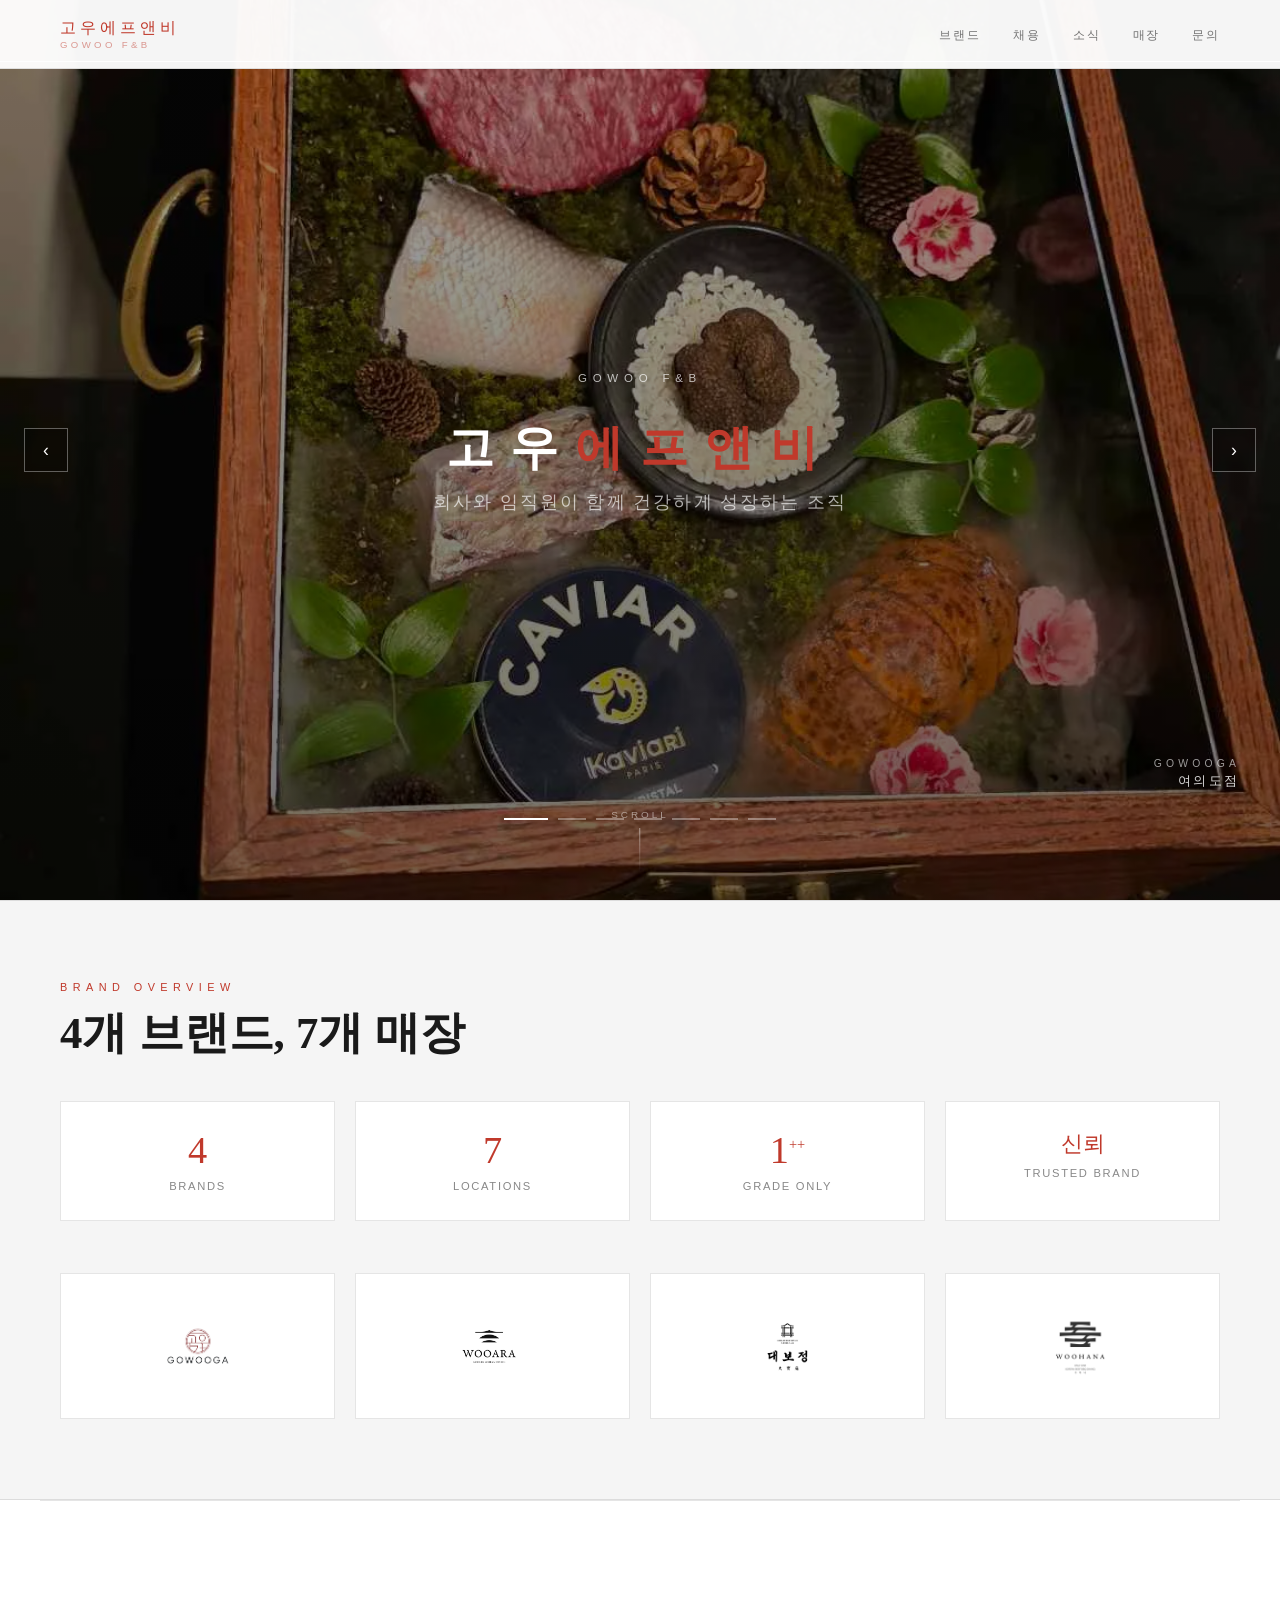
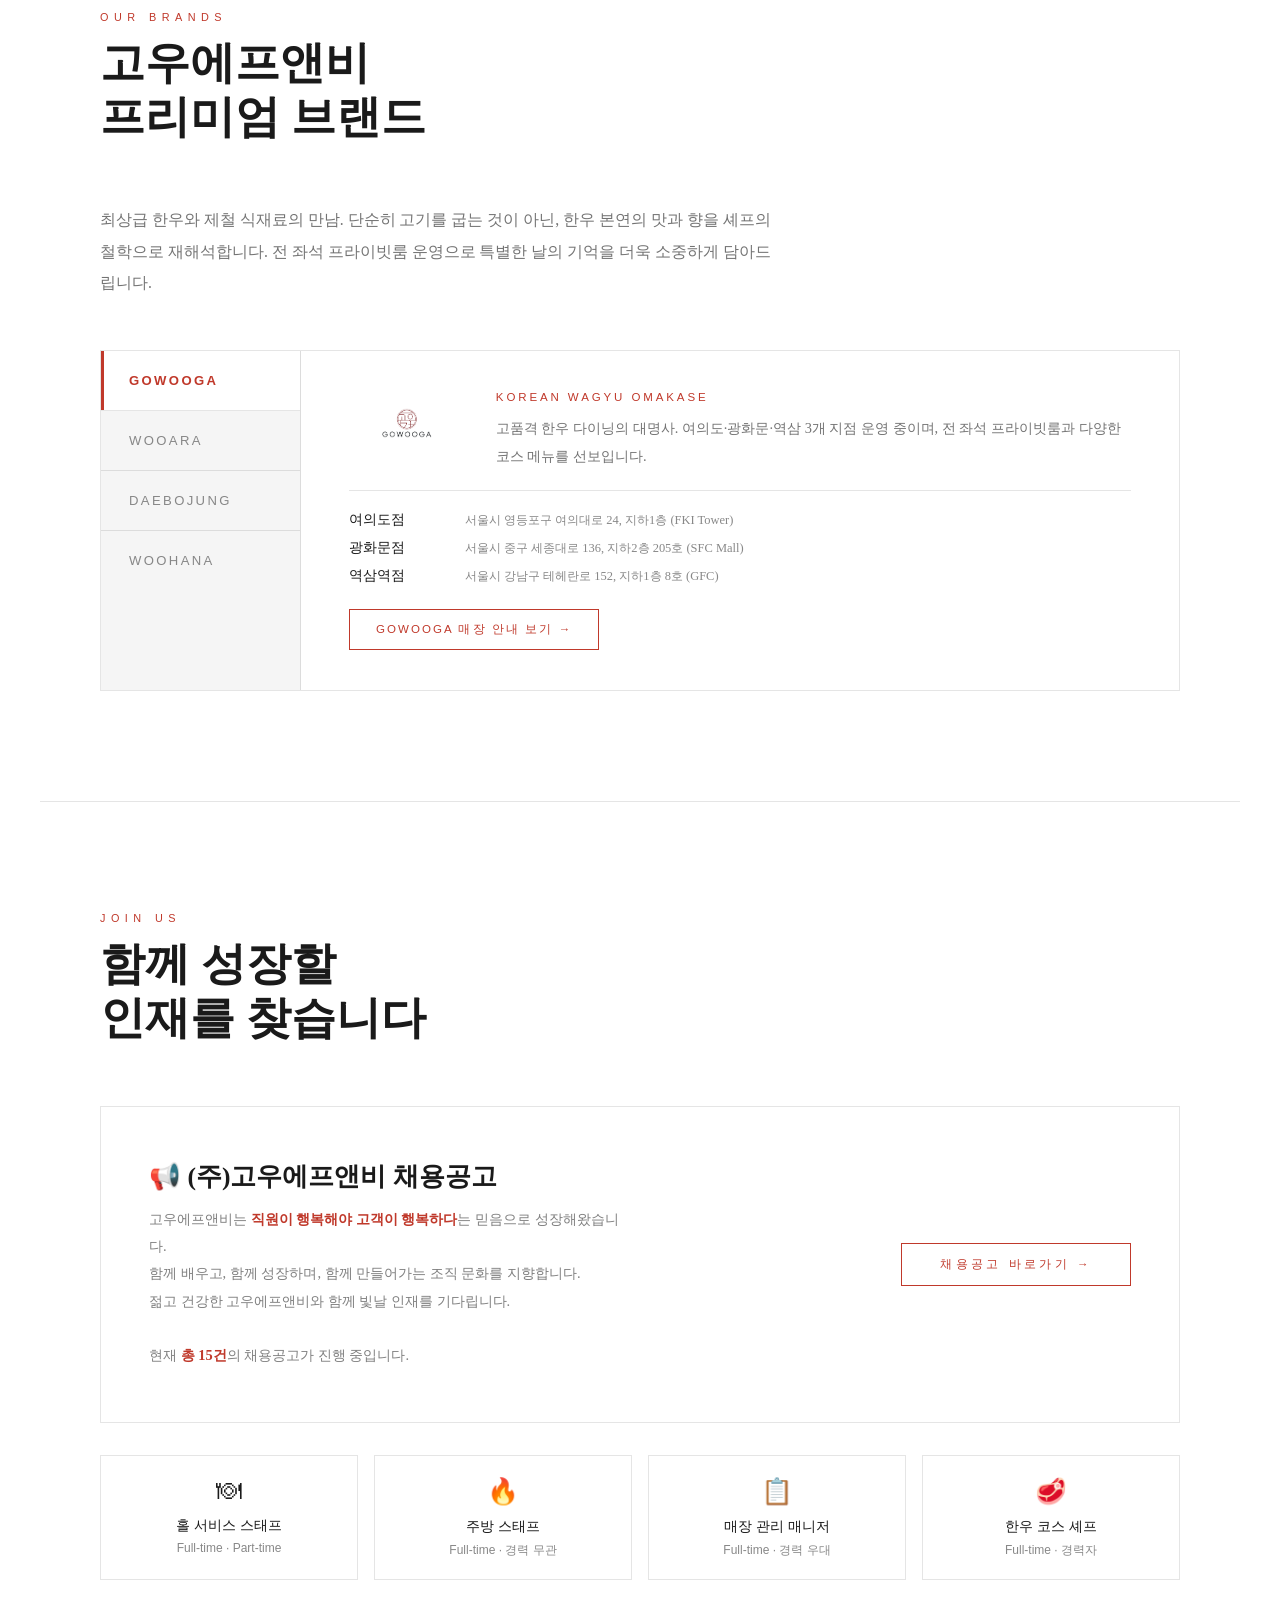
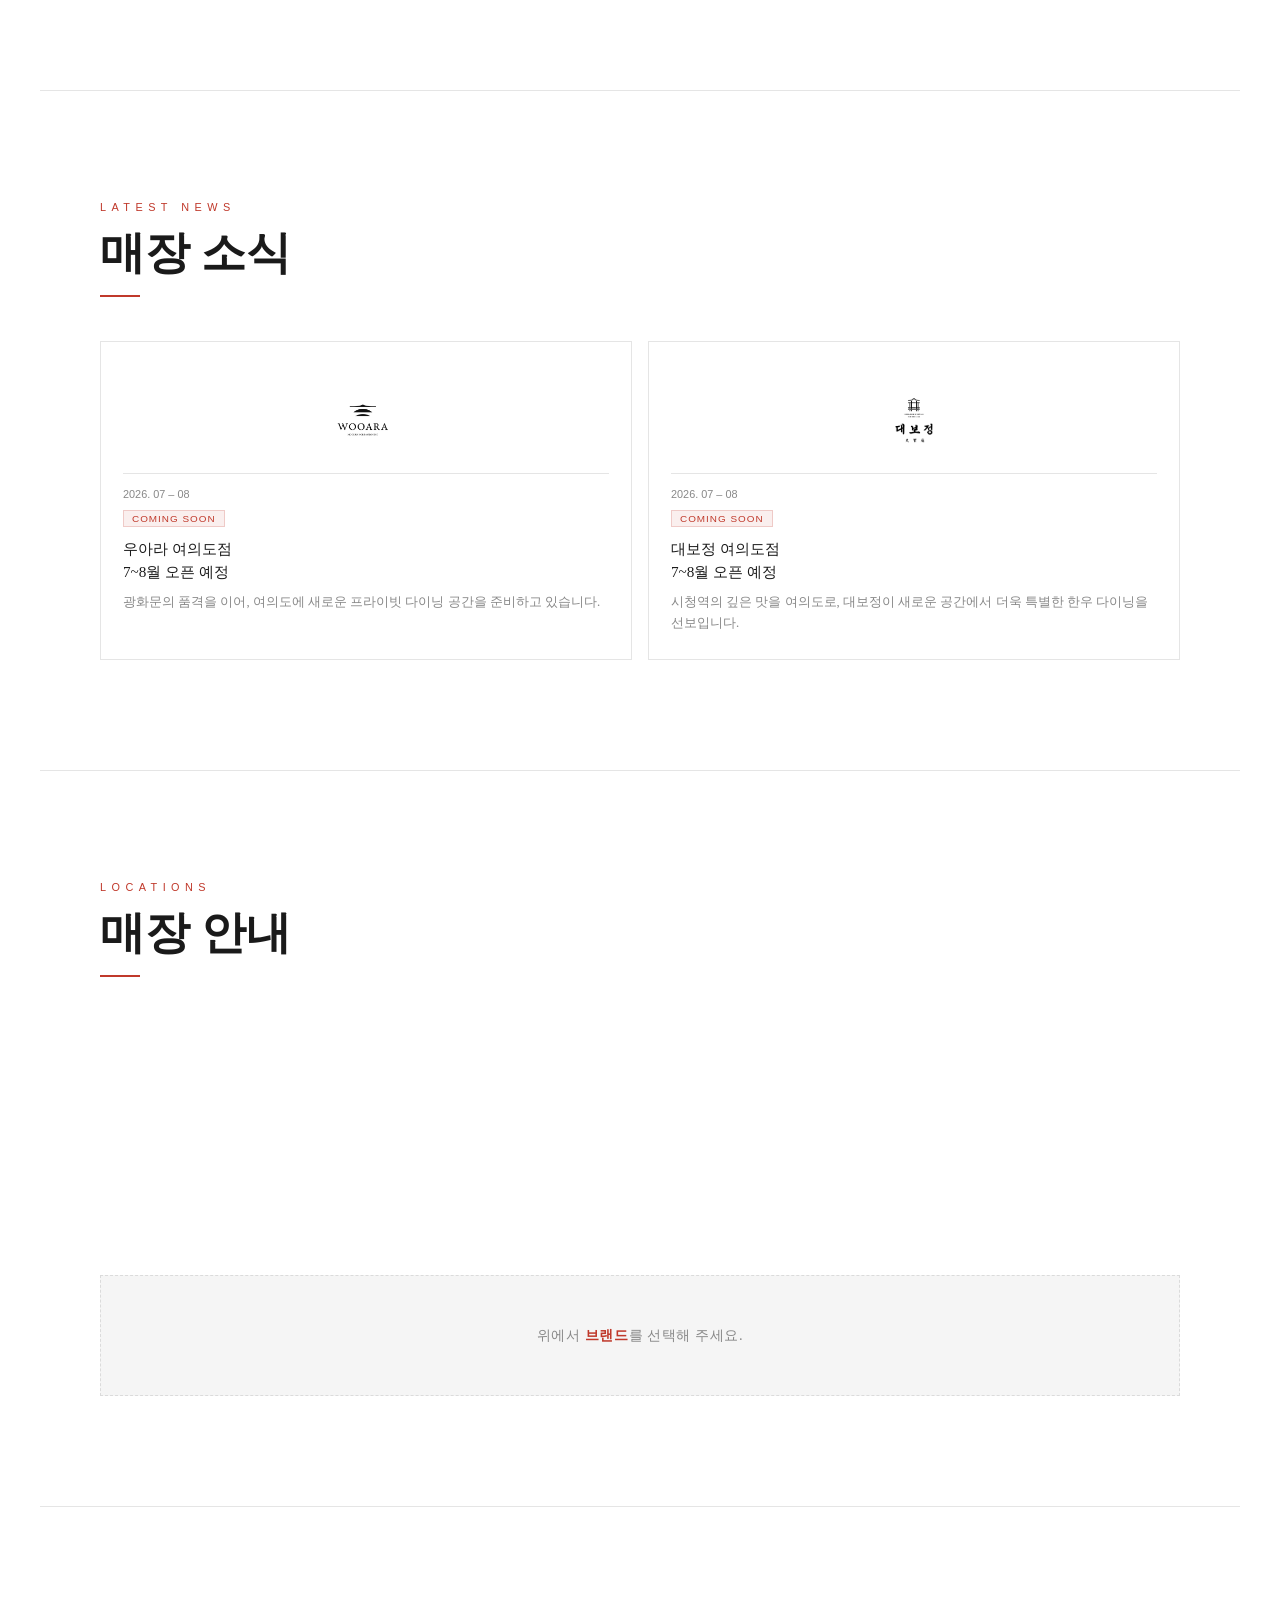
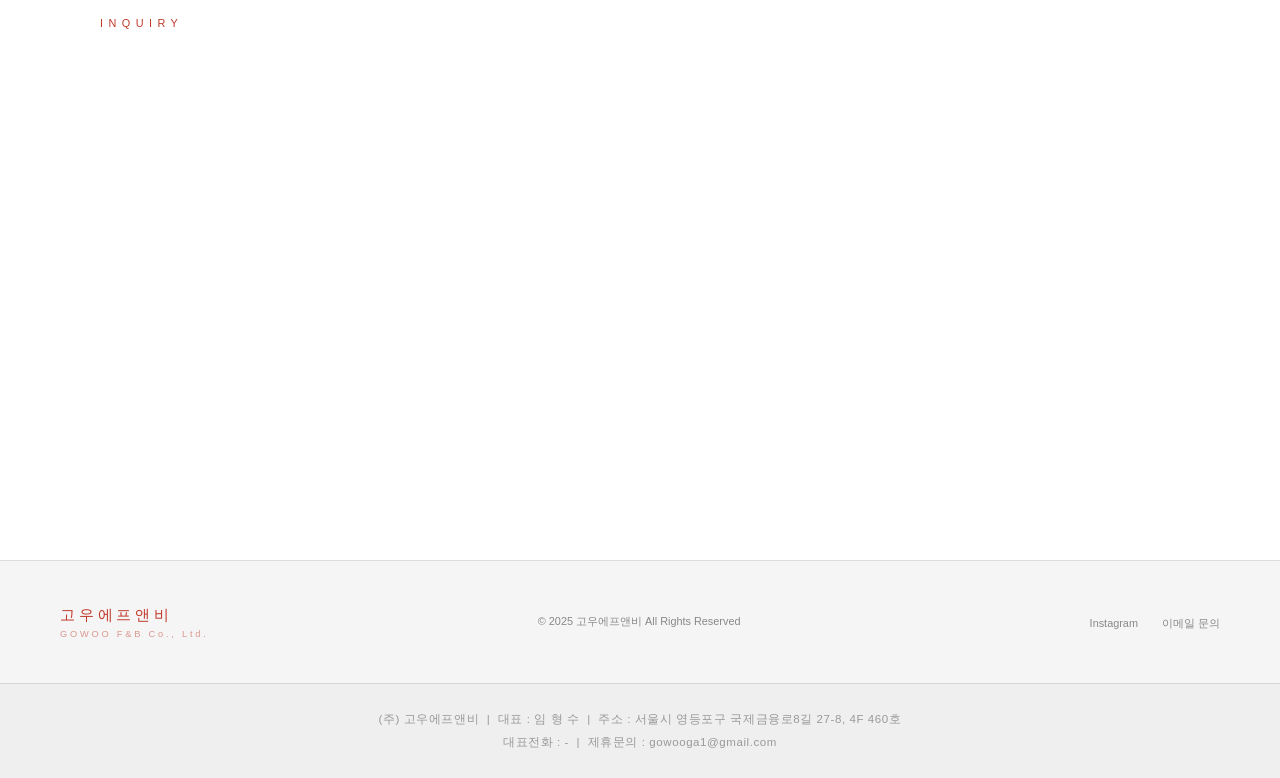
==== commit c004e01c: "Update index.html" ====
--- a/index.html
+++ b/index.html
@@ -15,7 +15,7 @@
 <meta property="og:title" content="고우에프앤비 | Premium Hanwoo Omakase">
 <meta property="og:description" content="4개 브랜드, 서울 7개 지점의 프리미엄 한우 오마카세 다이닝 · 전 좌석 프라이빗룸 · 콜키지 프리">
 <!-- ⚠️ og:image는 절대 URL 필요 → 배포 후 https://(내도메인)/images/hero-gowooga-gwanghwamun.jpg 로 교체 권장 -->
-<meta property="og:image" content="https://ugc-images.catchtable.co.kr/catchtable/shopinfo/svMzqrQnjLy9uYWKVgiK5zg/ecdc5a7caafd4e069e4348d2d5efd9d8">
+<meta property="og:image" content="https://khyoon1022.github.io/gowooga/images/hero-gowooga-gwanghwamun.jpg">
 <meta property="og:image:width" content="1739">
 <meta property="og:image:height" content="1016">
 <meta property="og:locale" content="ko_KR">
@@ -23,7 +23,7 @@
 <meta name="twitter:card" content="summary_large_image">
 <meta name="twitter:title" content="고우에프앤비 | Premium Hanwoo Omakase">
 <meta name="twitter:description" content="4개 브랜드, 서울 7개 지점의 프리미엄 한우 오마카세 다이닝">
-<meta name="twitter:image" content="https://ugc-images.catchtable.co.kr/catchtable/shopinfo/svMzqrQnjLy9uYWKVgiK5zg/ecdc5a7caafd4e069e4348d2d5efd9d8">
+<meta name="twitter:image" content="https://khyoon1022.github.io/gowooga/images/hero-gowooga-gwanghwamun.jpg">
 <style>
   :root{--bg:#fff;--dark:#f5f5f5;--red:#c0392b;--red-dim:rgba(192,57,43,.08);--black:#1a1a1a;--gray:#888;--border:rgba(0,0,0,.1);--border-red:rgba(192,57,43,.2)}
   *,*::before,*::after{box-sizing:border-box;margin:0;padding:0}
@@ -350,7 +350,7 @@
     <li><a href="#recruit">채용</a></li>
     <li><a href="#news">소식</a></li>
     <li><a href="#stores">매장</a></li>
-    <li><a href="#contact">예약문의</a></li>
+    <li><a href="#contact">문의</a></li>
   </ul>
   <button class="hamburger" id="hamburger" onclick="toggleMobNav()" aria-label="메뉴 열기">
     <span></span><span></span><span></span>
@@ -362,7 +362,7 @@
     <li><a href="#recruit" onclick="closeMobNav()">채용</a></li>
     <li><a href="#news" onclick="closeMobNav()">소식</a></li>
     <li><a href="#stores" onclick="closeMobNav()">매장</a></li>
-    <li><a href="#contact" onclick="closeMobNav()">예약문의</a></li>
+    <li><a href="#contact" onclick="closeMobNav()">문의</a></li>
   </ul>
 </div>
 
